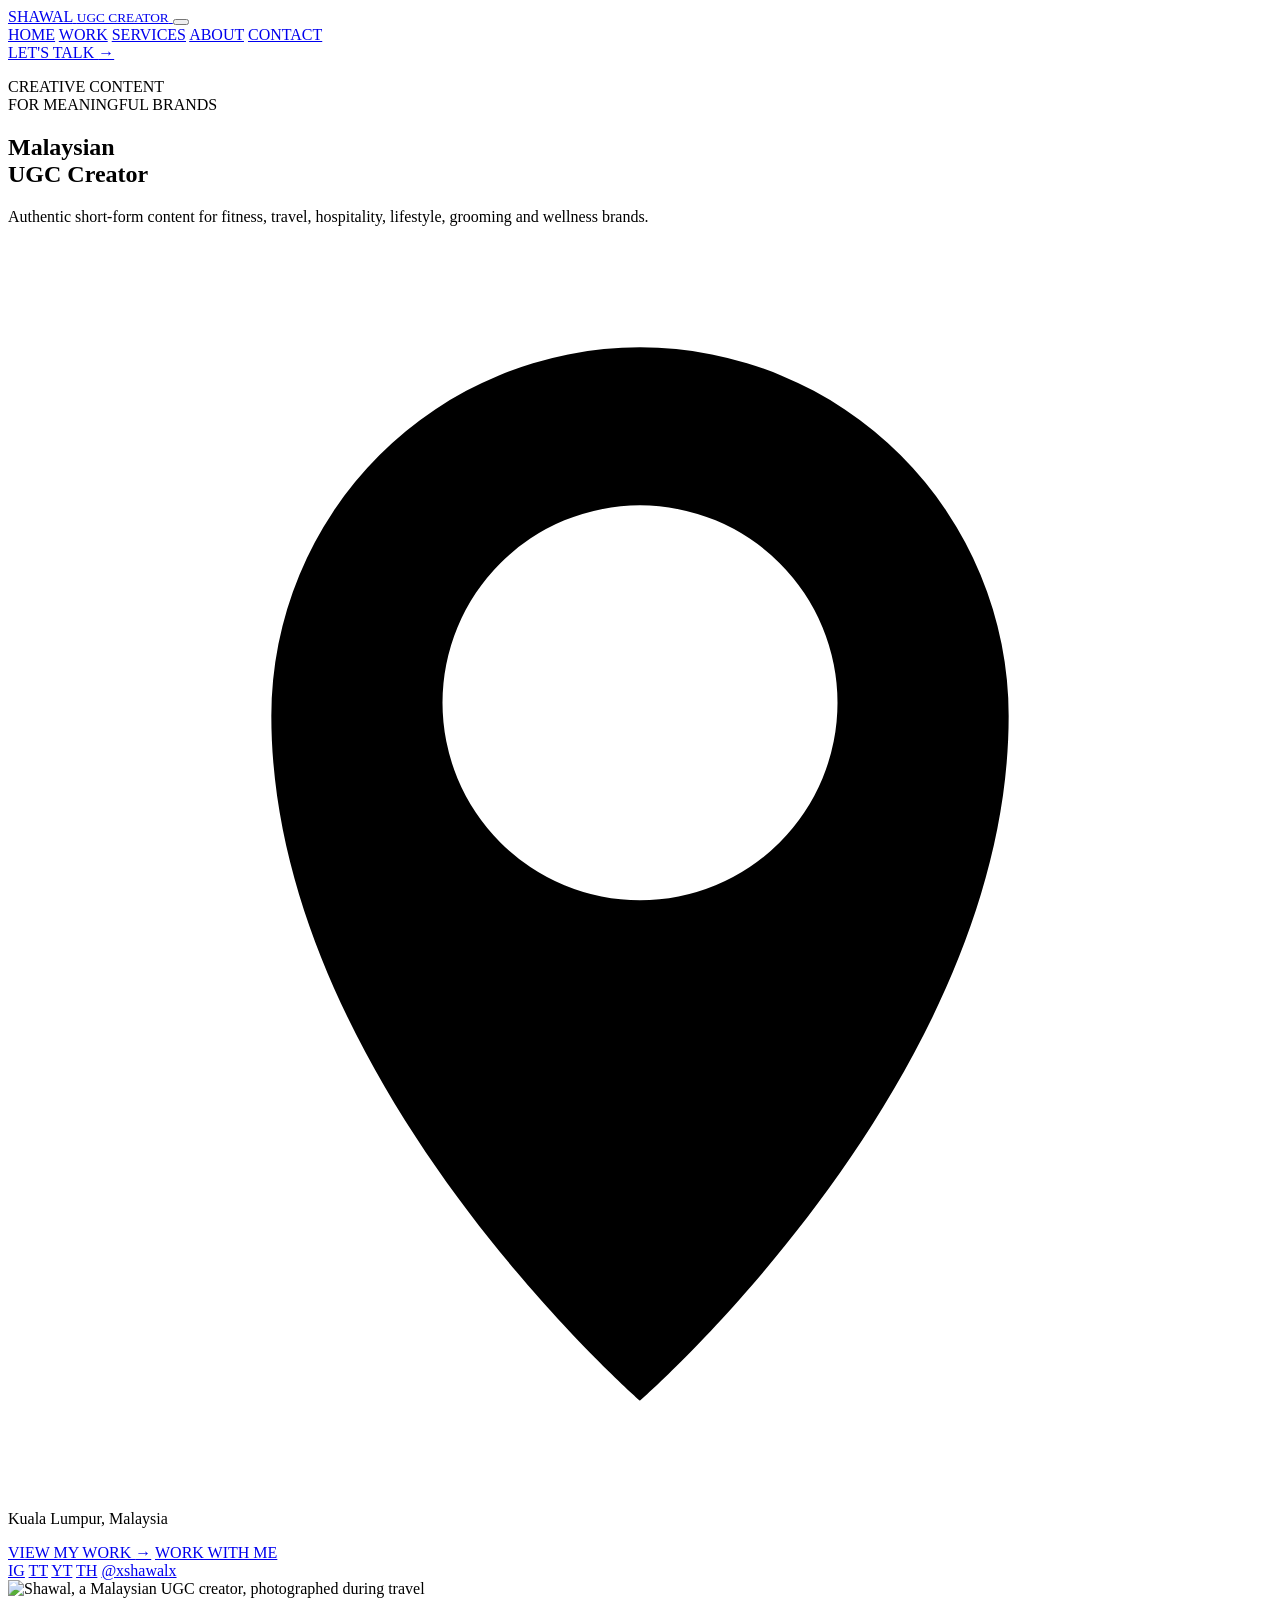
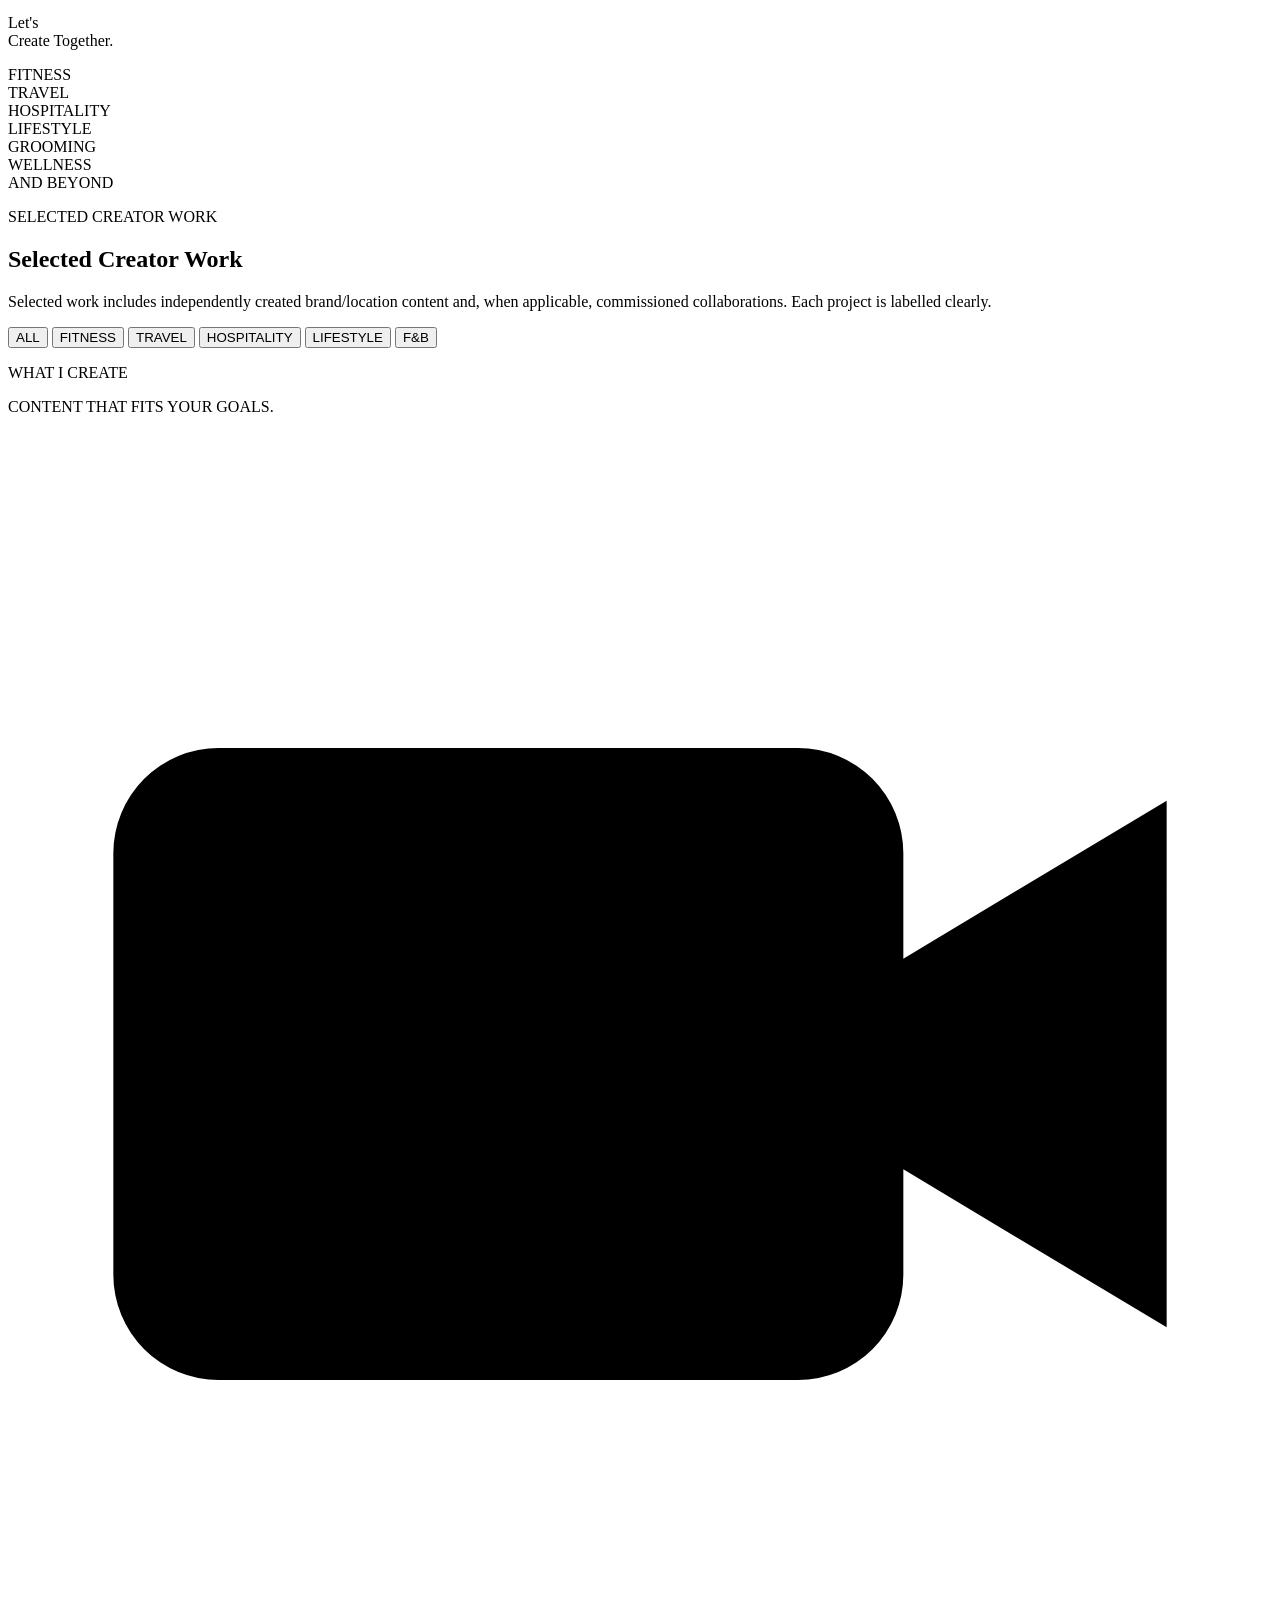
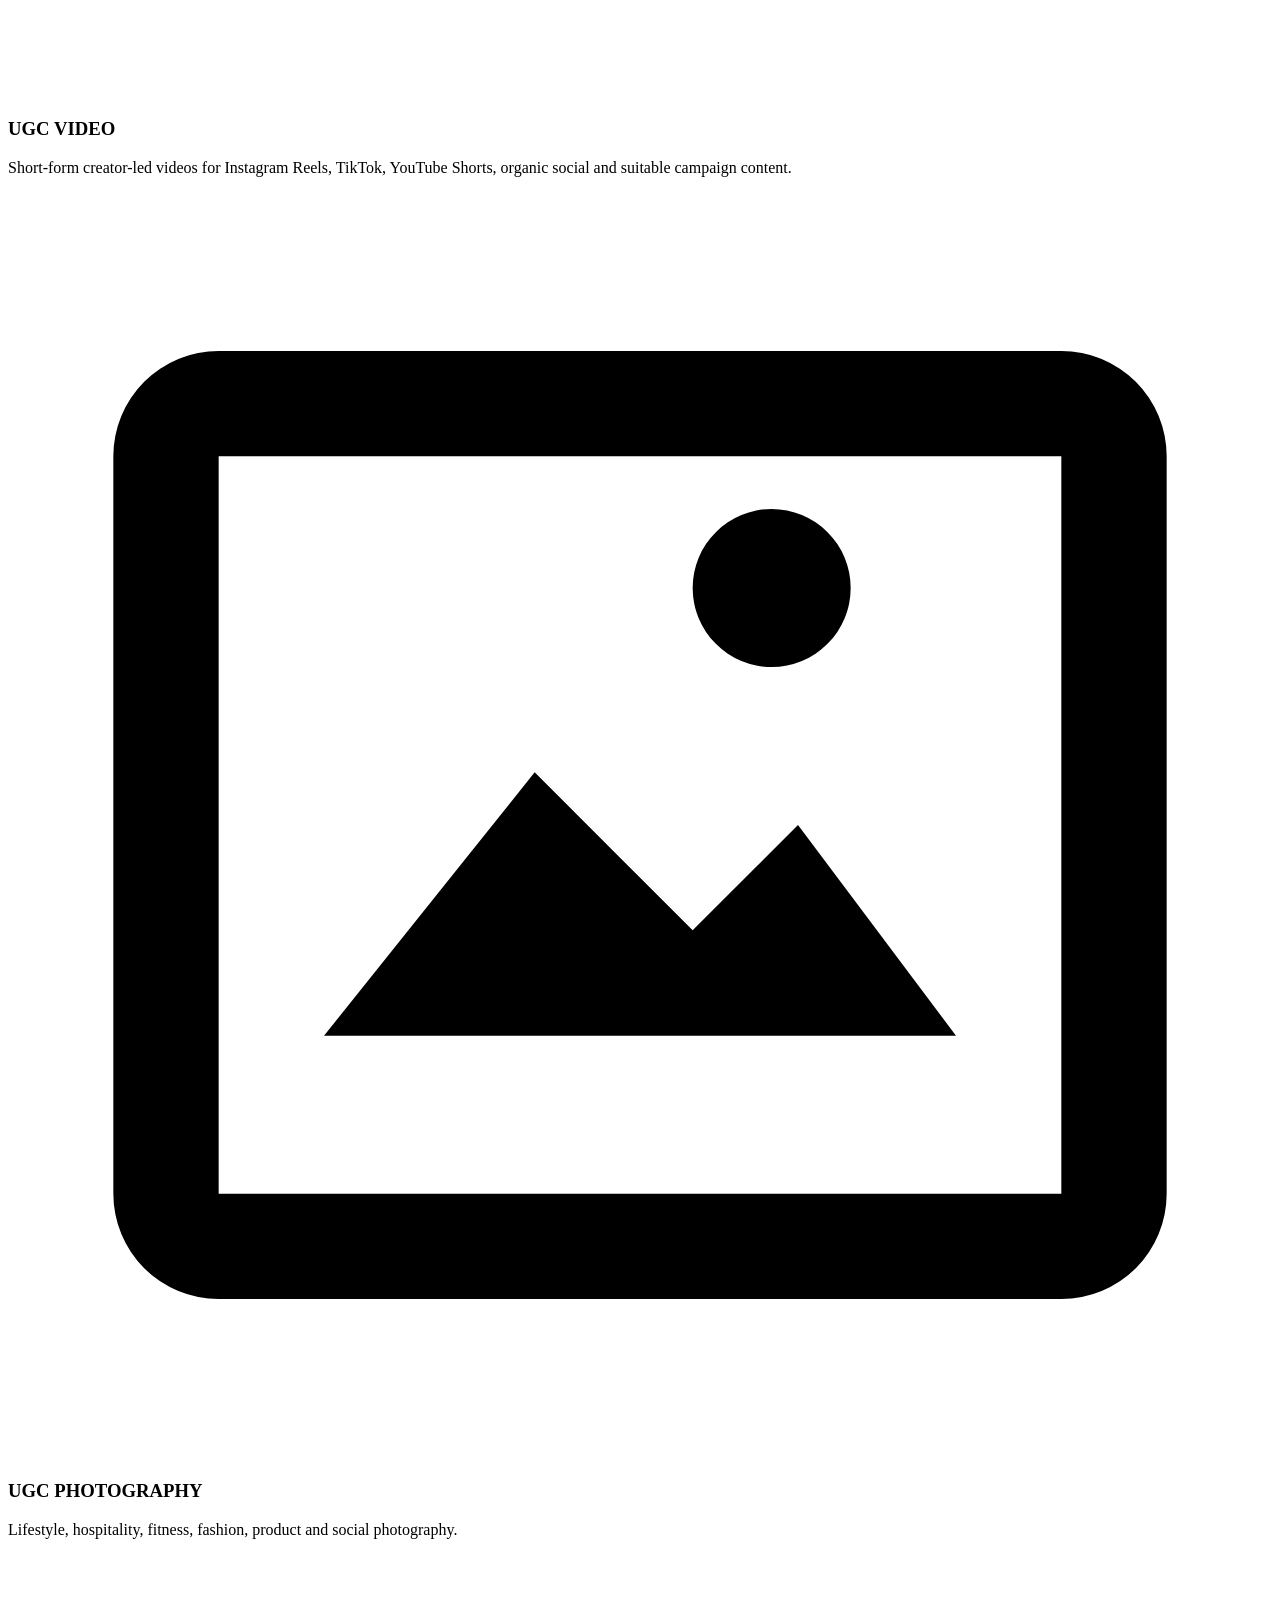
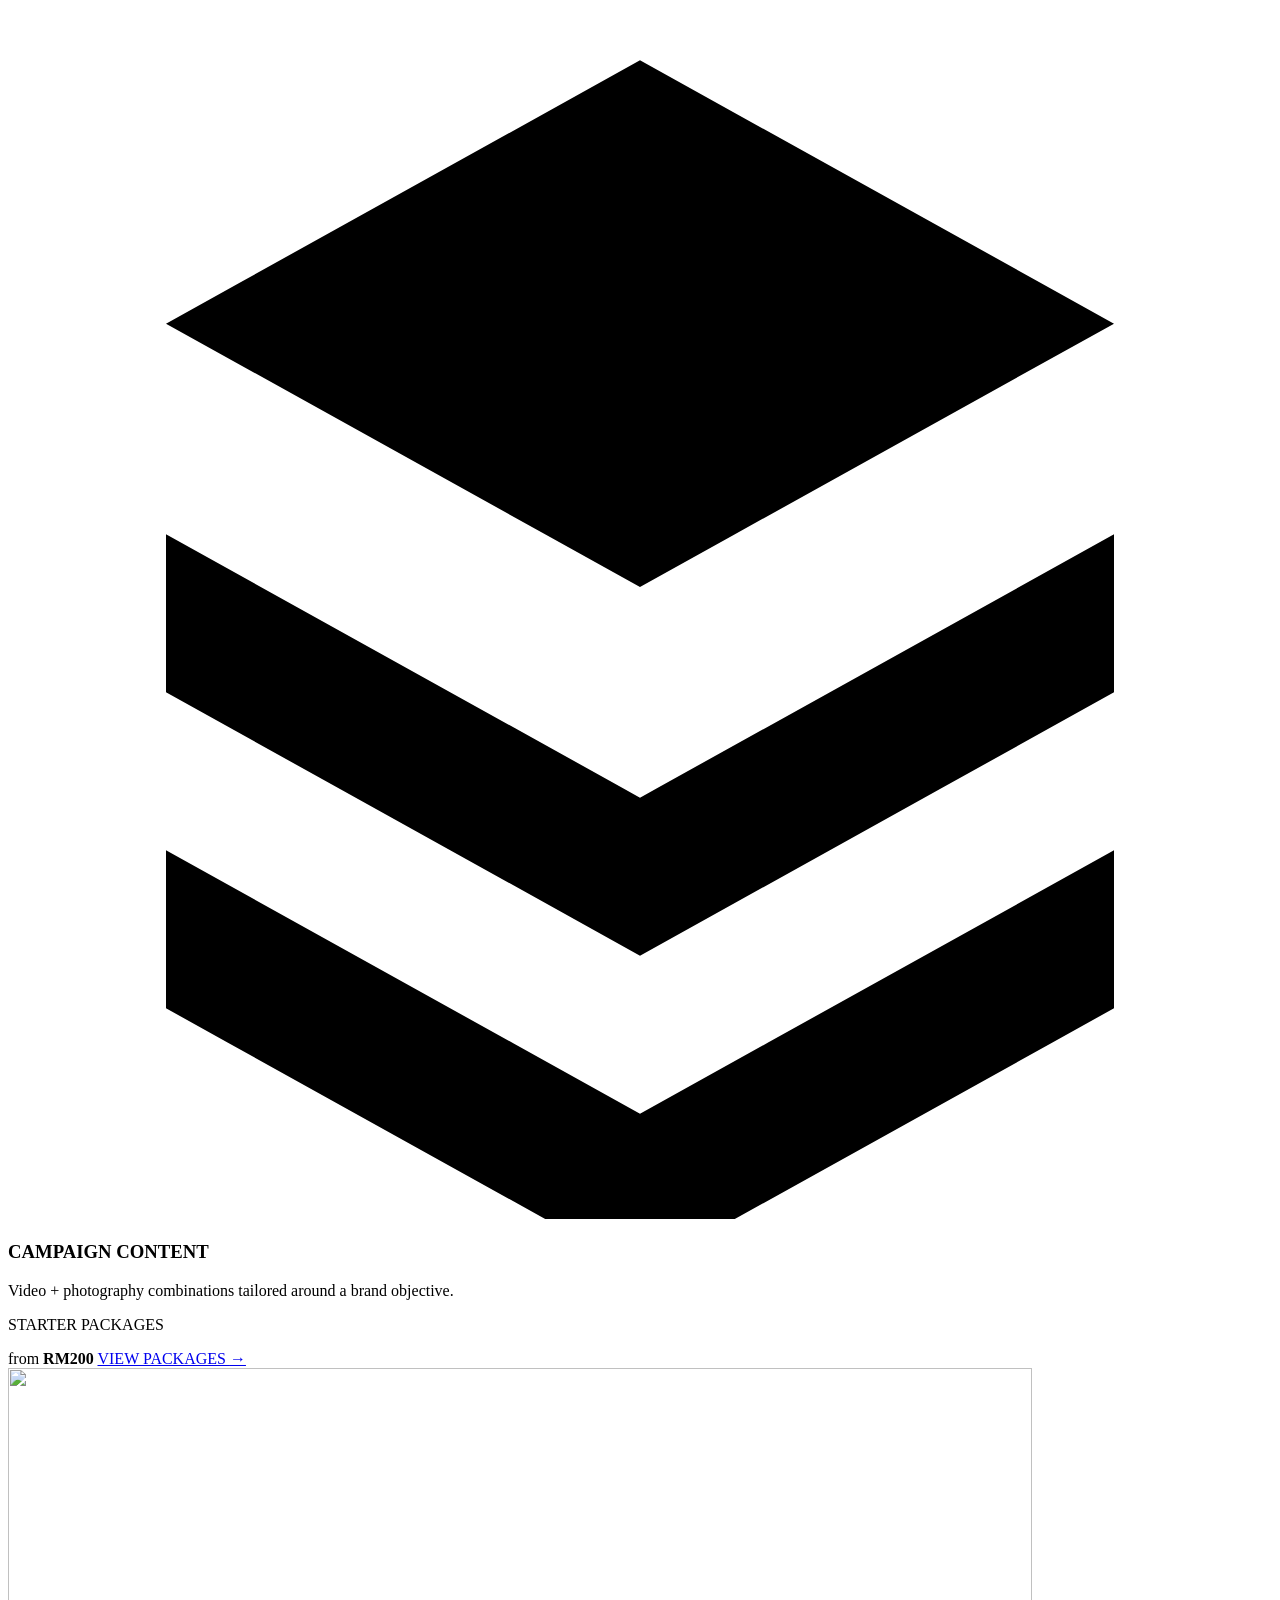
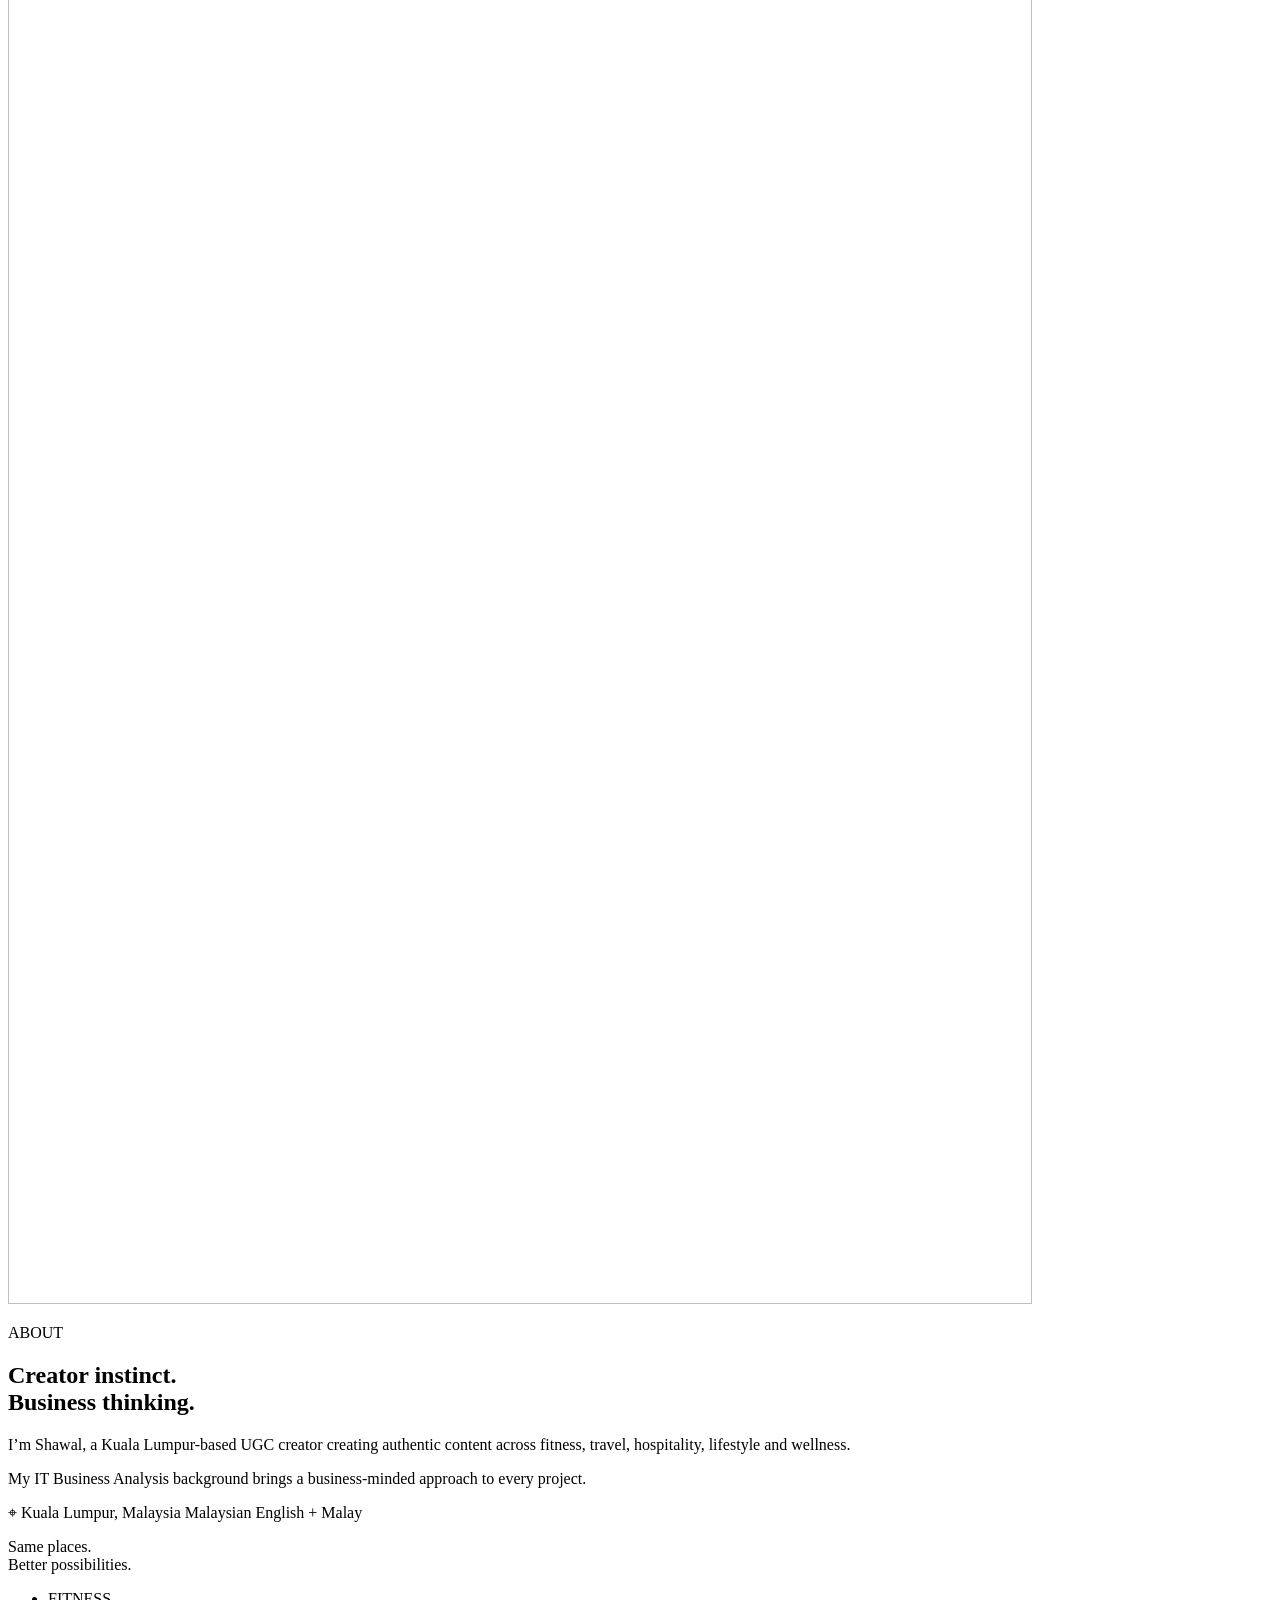
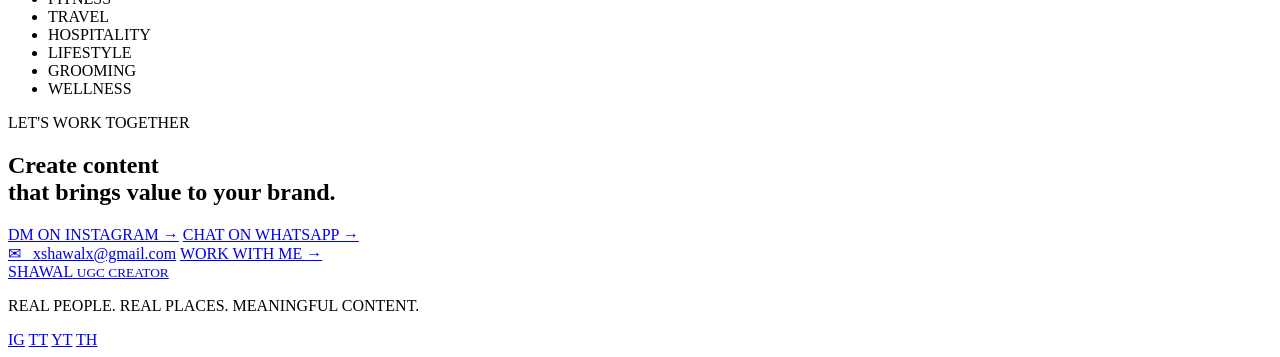
==== index.html @ 9bbd8745 "Update index.html for /ugc/ site URL" ====
<!doctype html>
<html lang="en">
<head>
  <meta charset="utf-8">
  <meta name="viewport" content="width=device-width, initial-scale=1">
  <title>Malaysian UGC Creator | Shawal @xshawalx</title>
  <meta name="description" content="Shawal is a Kuala Lumpur-based Malaysian UGC creator producing authentic short-form video and photography for fitness, travel, hospitality, lifestyle, grooming and wellness brands.">
  <meta name="keywords" content="Malaysian UGC Creator, UGC Creator Malaysia, Kuala Lumpur UGC Creator, Male UGC Creator Malaysia, Fitness UGC Creator Malaysia, Hospitality UGC Creator Malaysia, Travel UGC Creator Malaysia">
  <meta name="author" content="Shawal @xshawalx">
  <meta name="theme-color" content="#f4f0e9">
  <link rel="canonical" href="https://xshawalx.github.io/ugc/">
  <meta property="og:type" content="website">
  <meta property="og:title" content="Malaysian UGC Creator | Shawal @xshawalx">
  <meta property="og:description" content="Authentic creator-led content for fitness, travel, hospitality, lifestyle, grooming and wellness brands.">
  <meta property="og:url" content="https://xshawalx.github.io/ugc/">
  <meta property="og:image" content="https://xshawalx.github.io/ugc/assets/shawal-travel.webp">
  <meta name="twitter:card" content="summary_large_image">
  <meta name="twitter:title" content="Malaysian UGC Creator | Shawal @xshawalx">
  <meta name="twitter:description" content="Kuala Lumpur-based Malaysian UGC creator for fitness, travel, hospitality, lifestyle, grooming and wellness brands.">
  <link rel="icon" href="favicon.svg" type="image/svg+xml">
  <link rel="preconnect" href="https://fonts.googleapis.com">
  <link rel="preconnect" href="https://fonts.gstatic.com" crossorigin>
  <link href="https://fonts.googleapis.com/css2?family=Caveat:wght@500&family=Cormorant+Garamond:ital,wght@0,500;0,600;1,500&family=Manrope:wght@400;500;600;700&display=swap" rel="stylesheet">
  <link rel="stylesheet" href="styles.css">
  <script type="application/ld+json">
  {
    "@context": "https://schema.org",
    "@type": "Person",
    "name": "Shawal",
    "alternateName": "@xshawalx",
    "jobTitle": "UGC Creator",
    "description": "Kuala Lumpur-based Malaysian UGC creator producing authentic short-form content across fitness, travel, hospitality, lifestyle, grooming and wellness.",
    "homeLocation": {"@type": "Place", "name": "Kuala Lumpur, Malaysia"},
    "email": "mailto:xshawalx@gmail.com",
    "telephone": "+60178144853",
    "url": "https://xshawalx.github.io/ugc/",
    "sameAs": [
      "https://www.instagram.com/xshawalx/",
      "https://www.tiktok.com/@xshawalx",
      "https://www.youtube.com/@xshawalx",
      "https://www.threads.com/@xshawalx"
    ],
    "knowsAbout": ["UGC video", "UGC photography", "fitness content", "travel content", "hospitality content", "lifestyle content", "grooming content", "wellness content"]
  }
  </script>
</head>
<body>
  <header class="site-header" id="home">
    <a class="brand" href="#home" aria-label="Shawal UGC Creator home">
      <span>SHAWAL</span>
      <small>UGC CREATOR</small>
    </a>
    <button class="nav-toggle" aria-expanded="false" aria-controls="site-nav" aria-label="Open navigation">
      <span></span><span></span>
    </button>
    <nav id="site-nav" class="site-nav" aria-label="Primary navigation">
      <a href="#home" class="active">HOME</a>
      <a href="#work">WORK</a>
      <a href="#services">SERVICES</a>
      <a href="#about">ABOUT</a>
      <a href="#contact">CONTACT</a>
    </nav>
    <a class="button button-dark header-cta" href="#contact">LET'S TALK <span>→</span></a>
  </header>

  <main>
    <section class="hero section-shell" aria-labelledby="hero-title">
      <div class="hero-copy">
        <p class="eyebrow">CREATIVE CONTENT<br>FOR MEANINGFUL BRANDS</p>
        <div class="eyebrow-rule"></div>
        <h1 id="hero-title">Malaysian<br><span>UGC Creator</span></h1>
        <p class="hero-description">Authentic short-form content for fitness, travel, hospitality, lifestyle, grooming and wellness brands.</p>
        <p class="location-line">
          <svg viewBox="0 0 24 24" aria-hidden="true"><path d="M12 22s7-6.1 7-13a7 7 0 1 0-14 0c0 6.9 7 13 7 13Zm0-9.5A3.5 3.5 0 1 1 12 5a3.5 3.5 0 0 1 0 7.5Z"/></svg>
          Kuala Lumpur, Malaysia
        </p>
        <div class="hero-actions">
          <a class="button button-dark" href="#work">VIEW MY WORK <span>→</span></a>
          <a class="button button-outline" href="#contact">WORK WITH ME</a>
        </div>
        <div class="social-row" aria-label="Social profiles">
          <a href="https://www.instagram.com/xshawalx/" target="_blank" rel="noopener noreferrer" aria-label="Instagram">IG</a>
          <a href="https://www.tiktok.com/@xshawalx" target="_blank" rel="noopener noreferrer" aria-label="TikTok">TT</a>
          <a href="https://www.youtube.com/@xshawalx" target="_blank" rel="noopener noreferrer" aria-label="YouTube">YT</a>
          <a href="https://www.threads.com/@xshawalx" target="_blank" rel="noopener noreferrer" aria-label="Threads">TH</a>
          <span class="social-divider"></span>
          <a class="handle" href="https://www.instagram.com/xshawalx/" target="_blank" rel="noopener noreferrer">@xshawalx</a>
        </div>
      </div>

      <div class="hero-media">
        <img src="assets/shawal-travel.webp" alt="Shawal, a Malaysian UGC creator, photographed during travel" width="1024" height="1536" fetchpriority="high">
        <div class="hero-media-shade"></div>
        <p class="script-note">Let's<br>Create Together.</p>
        <p class="hero-niches">FITNESS<br>TRAVEL<br>HOSPITALITY<br>LIFESTYLE<br>GROOMING<br>WELLNESS<br>AND BEYOND</p>
      </div>
    </section>

    <section class="work section-shell spaced-section" id="work" aria-labelledby="work-title">
      <div class="section-heading work-heading">
        <div>
          <p class="kicker">SELECTED CREATOR WORK</p>
          <h2 id="work-title" class="sr-only">Selected Creator Work</h2>
          <p class="section-note">Selected work includes independently created brand/location content and, when applicable, commissioned collaborations. Each project is labelled clearly.</p>
        </div>
        <div class="filter-list" role="group" aria-label="Filter portfolio by category">
          <button class="filter-chip active" data-filter="All">ALL</button>
          <button class="filter-chip" data-filter="Fitness">FITNESS</button>
          <button class="filter-chip" data-filter="Travel">TRAVEL</button>
          <button class="filter-chip" data-filter="Hospitality">HOSPITALITY</button>
          <button class="filter-chip" data-filter="Lifestyle">LIFESTYLE</button>
          <button class="filter-chip" data-filter="F&B">F&amp;B</button>
        </div>
      </div>
      <div id="portfolio-grid" class="portfolio-grid" aria-live="polite"></div>
    </section>

    <section class="services section-shell spaced-section" id="services" aria-labelledby="services-title">
      <div class="section-heading inline-heading">
        <p class="kicker" id="services-title">WHAT I CREATE</p>
        <p class="micro-copy">CONTENT THAT FITS YOUR GOALS.</p>
      </div>
      <div class="service-grid">
        <article class="service-item">
          <span class="service-icon" aria-hidden="true">
            <svg viewBox="0 0 24 24"><path d="M4 6h11a2 2 0 0 1 2 2v8a2 2 0 0 1-2 2H4a2 2 0 0 1-2-2V8a2 2 0 0 1 2-2Zm13 4 5-3v10l-5-3v-4Z"/></svg>
          </span>
          <h3>UGC VIDEO</h3>
          <p>Short-form creator-led videos for Instagram Reels, TikTok, YouTube Shorts, organic social and suitable campaign content.</p>
        </article>
        <article class="service-item">
          <span class="service-icon" aria-hidden="true">
            <svg viewBox="0 0 24 24"><path d="M4 3h16a2 2 0 0 1 2 2v14a2 2 0 0 1-2 2H4a2 2 0 0 1-2-2V5a2 2 0 0 1 2-2Zm0 2v14h16V5H4Zm2 11 4-5 3 3 2-2 3 4H6Zm10-8.5A1.5 1.5 0 1 1 13 7.5a1.5 1.5 0 0 1 3 0Z"/></svg>
          </span>
          <h3>UGC PHOTOGRAPHY</h3>
          <p>Lifestyle, hospitality, fitness, fashion, product and social photography.</p>
        </article>
        <article class="service-item">
          <span class="service-icon" aria-hidden="true">
            <svg viewBox="0 0 24 24"><path d="m12 2 9 5-9 5-9-5 9-5Zm-9 9 9 5 9-5v3l-9 5-9-5v-3Zm0 6 9 5 9-5v3l-9 5-9-5v-3Z"/></svg>
          </span>
          <h3>CAMPAIGN CONTENT</h3>
          <p>Video + photography combinations tailored around a brand objective.</p>
        </article>
        <aside class="starter-card" aria-label="Starter packages from RM200">
          <p>STARTER PACKAGES</p>
          <span>from</span>
          <strong>RM200</strong>
          <a class="button button-dark" href="packages.html">VIEW PACKAGES <span>→</span></a>
        </aside>
      </div>
    </section>

    <section class="about section-shell spaced-section" id="about" aria-labelledby="about-title">
      <div class="about-visual" aria-hidden="true">
        <img src="assets/shawal-travel.webp" alt="" width="1024" height="1536" loading="lazy">
      </div>
      <div class="about-copy">
        <p class="eyebrow">ABOUT</p>
        <h2 id="about-title">Creator instinct.<br>Business thinking.</h2>
        <p>I’m Shawal, a Kuala Lumpur-based UGC creator creating authentic content across fitness, travel, hospitality, lifestyle and wellness.</p>
        <p>My IT Business Analysis background brings a business-minded approach to every project.</p>
        <div class="identity-list">
          <span>⌖ Kuala Lumpur, Malaysia</span>
          <span>Malaysian</span>
          <span>English + Malay</span>
        </div>
      </div>
      <div class="about-aside">
        <p class="script-small">Same places.<br>Better possibilities.</p>
        <ul>
          <li>FITNESS</li><li>TRAVEL</li><li>HOSPITALITY</li><li>LIFESTYLE</li><li>GROOMING</li><li>WELLNESS</li>
        </ul>
      </div>
    </section>

    <section class="contact" id="contact" aria-labelledby="contact-title">
      <div class="contact-inner section-shell">
        <div>
          <p class="eyebrow light">LET'S WORK TOGETHER</p>
          <h2 id="contact-title">Create content<br>that brings value to your brand.</h2>
        </div>
        <div class="contact-actions">
          <div class="contact-buttons">
            <a class="button button-light" href="https://www.instagram.com/xshawalx/" target="_blank" rel="noopener noreferrer">DM ON INSTAGRAM <span>→</span></a>
            <a class="button button-outline-light whatsapp-link" href="https://wa.me/60178144853?text=Hi%20Shawal%2C%20I%27m%20interested%20in%20discussing%20a%20UGC%20collaboration." target="_blank" rel="noopener noreferrer">CHAT ON WHATSAPP <span>→</span></a>
          </div>
          <a class="email-link" href="mailto:xshawalx@gmail.com?subject=UGC%20Collaboration%20Enquiry">✉ &nbsp; xshawalx@gmail.com</a>
          <a class="text-link light-link" href="mailto:xshawalx@gmail.com?subject=UGC%20Collaboration%20Enquiry">WORK WITH ME <span>→</span></a>
        </div>
      </div>
    </section>
  </main>

  <footer class="site-footer section-shell">
    <a class="brand" href="#home">
      <span>SHAWAL</span>
      <small>UGC CREATOR</small>
    </a>
    <p>REAL PEOPLE. REAL PLACES. MEANINGFUL CONTENT.</p>
    <div class="footer-socials">
      <a href="https://www.instagram.com/xshawalx/" target="_blank" rel="noopener noreferrer">IG</a>
      <a href="https://www.tiktok.com/@xshawalx" target="_blank" rel="noopener noreferrer">TT</a>
      <a href="https://www.youtube.com/@xshawalx" target="_blank" rel="noopener noreferrer">YT</a>
      <a href="https://www.threads.com/@xshawalx" target="_blank" rel="noopener noreferrer">TH</a>
    </div>
  </footer>

  <dialog class="media-modal" id="media-modal" aria-labelledby="modal-title">
    <button class="modal-close" type="button" aria-label="Close media viewer">×</button>
    <div class="modal-body">
      <div class="modal-meta">
        <p class="modal-platform" id="modal-platform"></p>
        <h2 id="modal-title"></h2>
        <p id="modal-type"></p>
      </div>
      <div class="embed-shell" id="embed-shell"></div>
    </div>
  </dialog>

  <script src="portfolio.js"></script>
  <script src="app.js"></script>
</body>
</html>
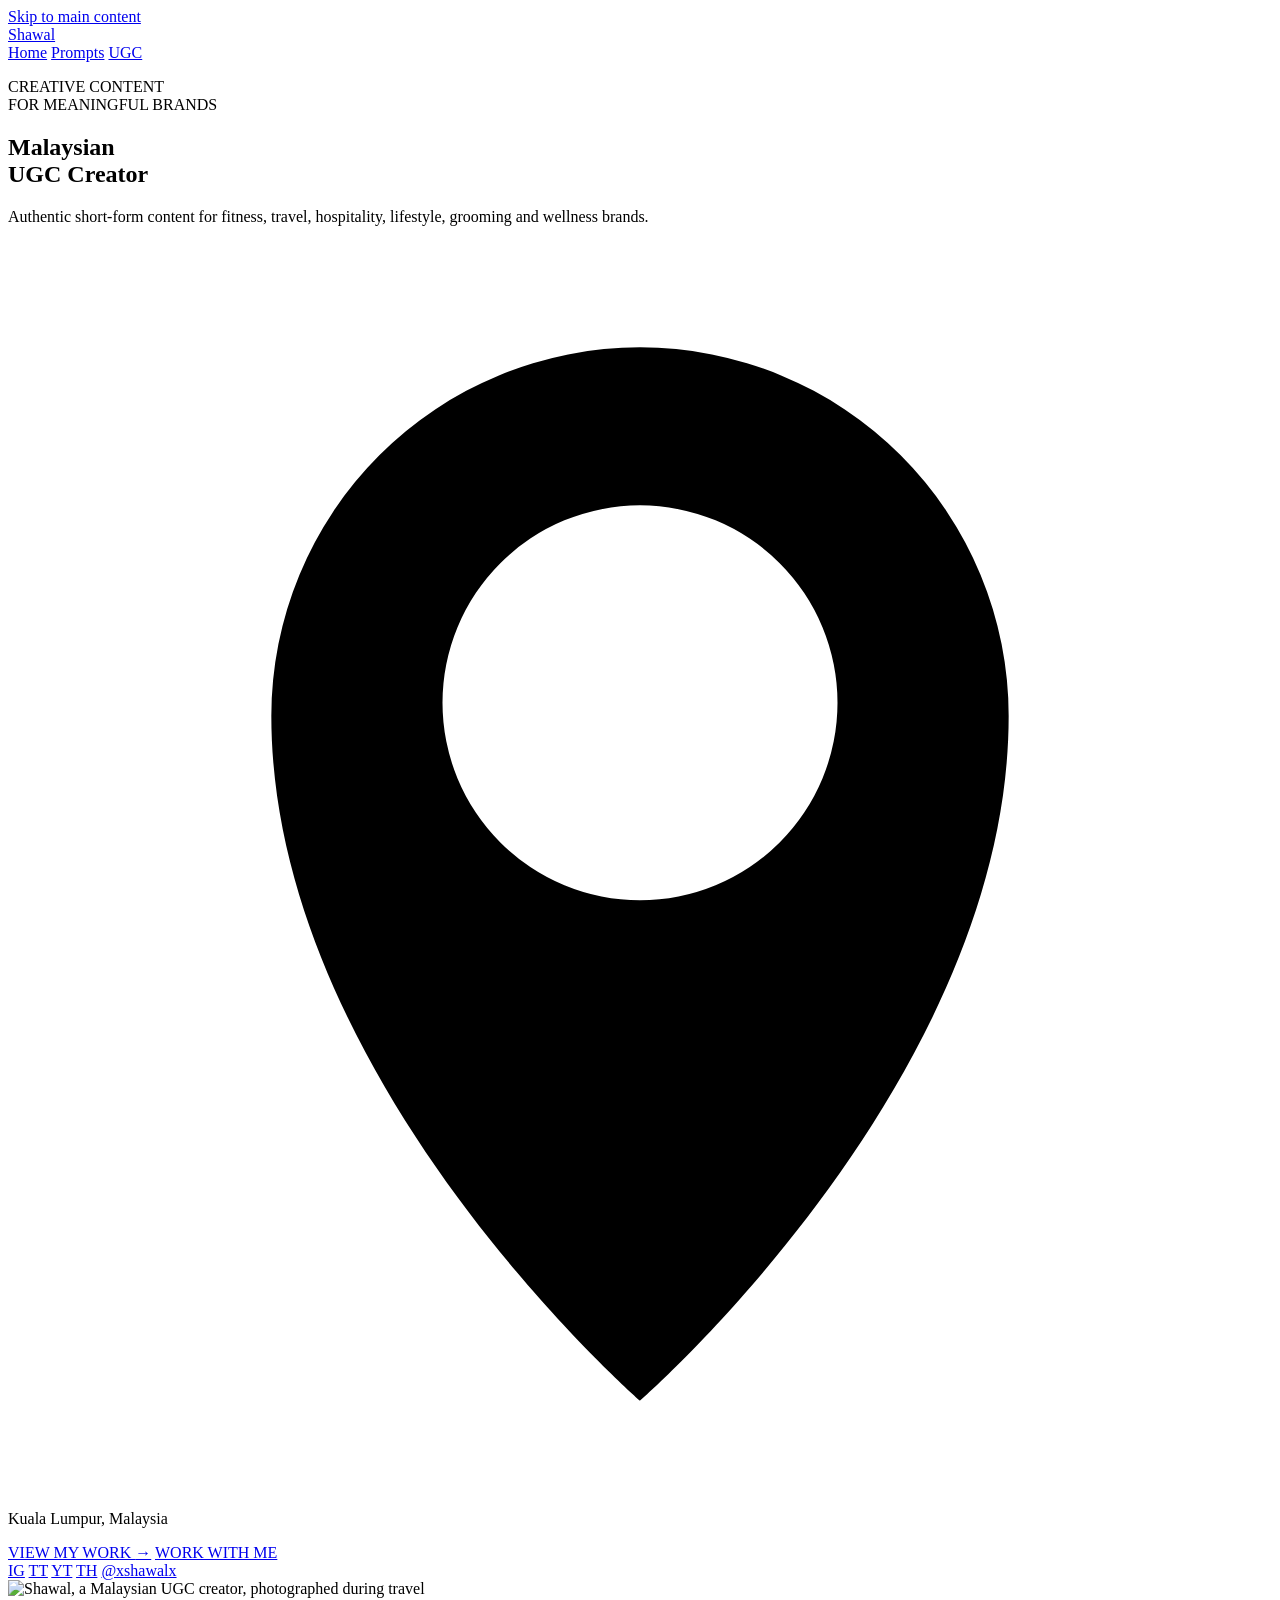
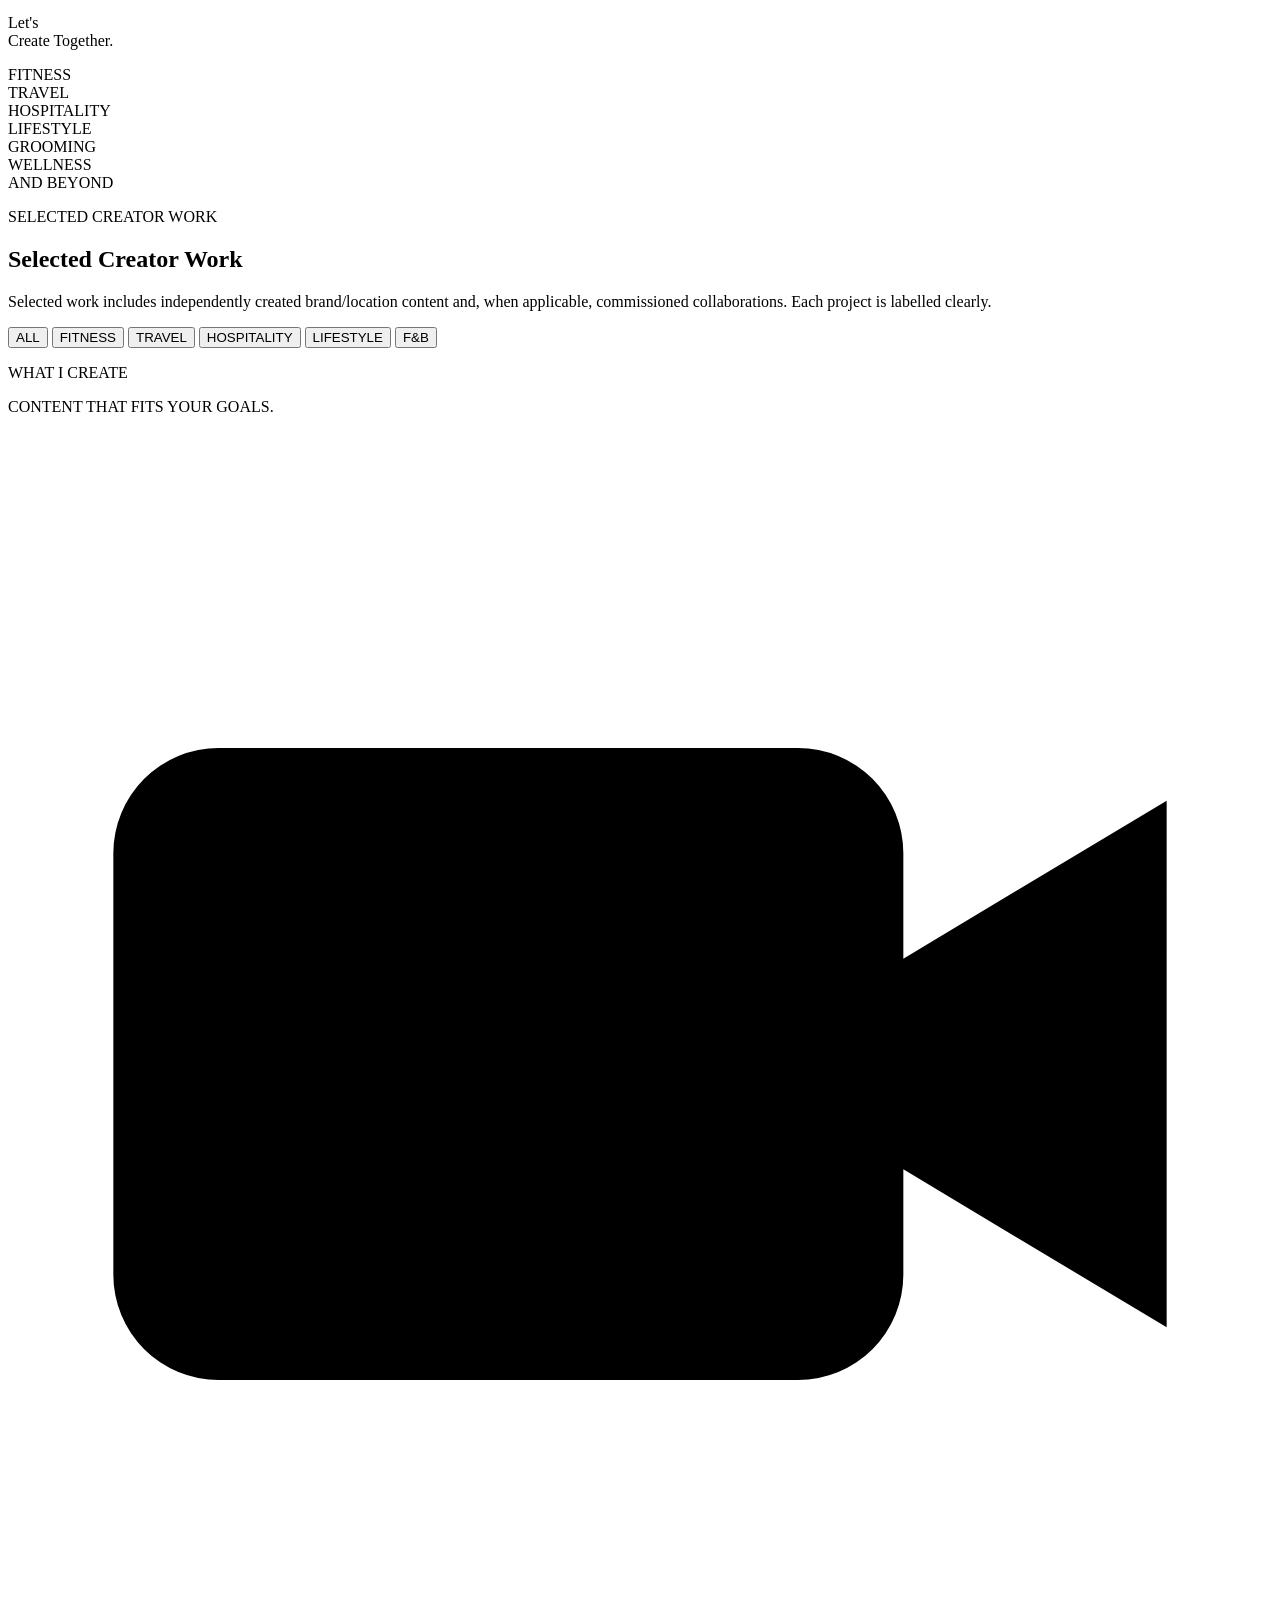
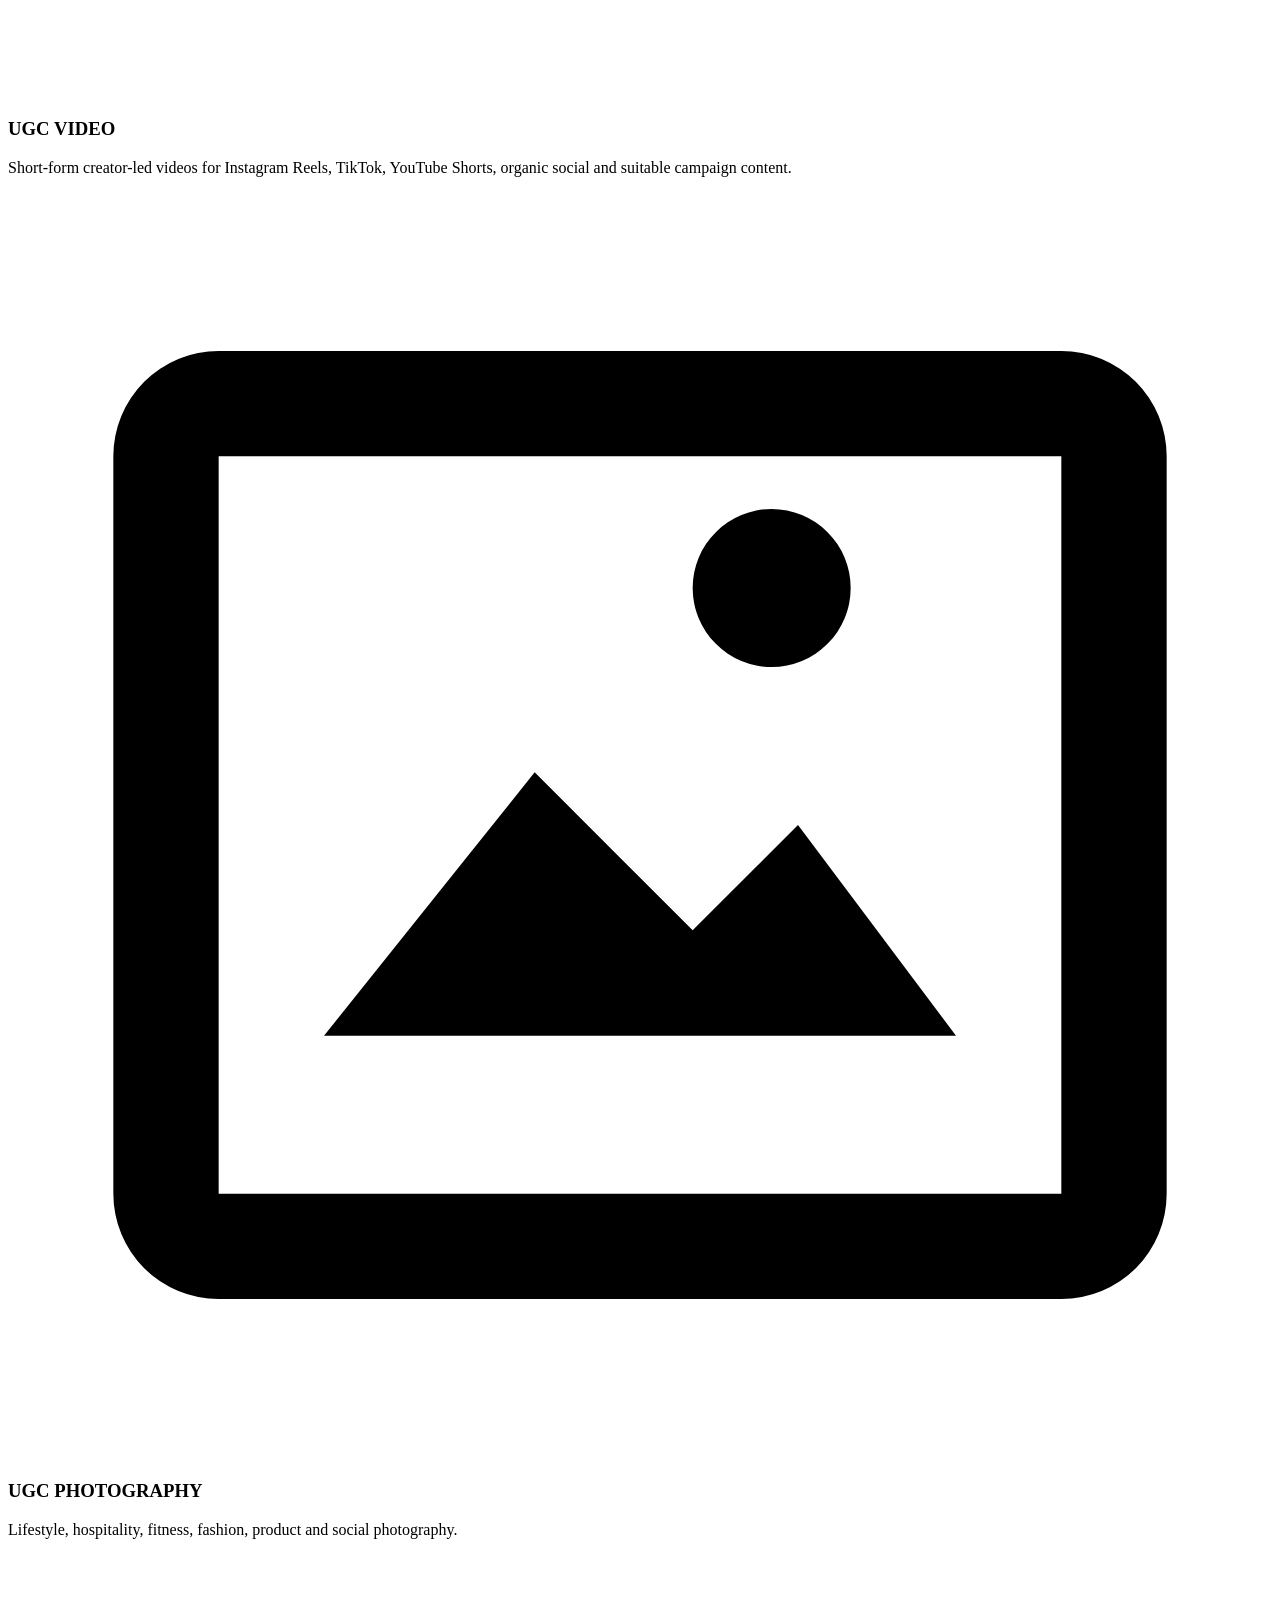
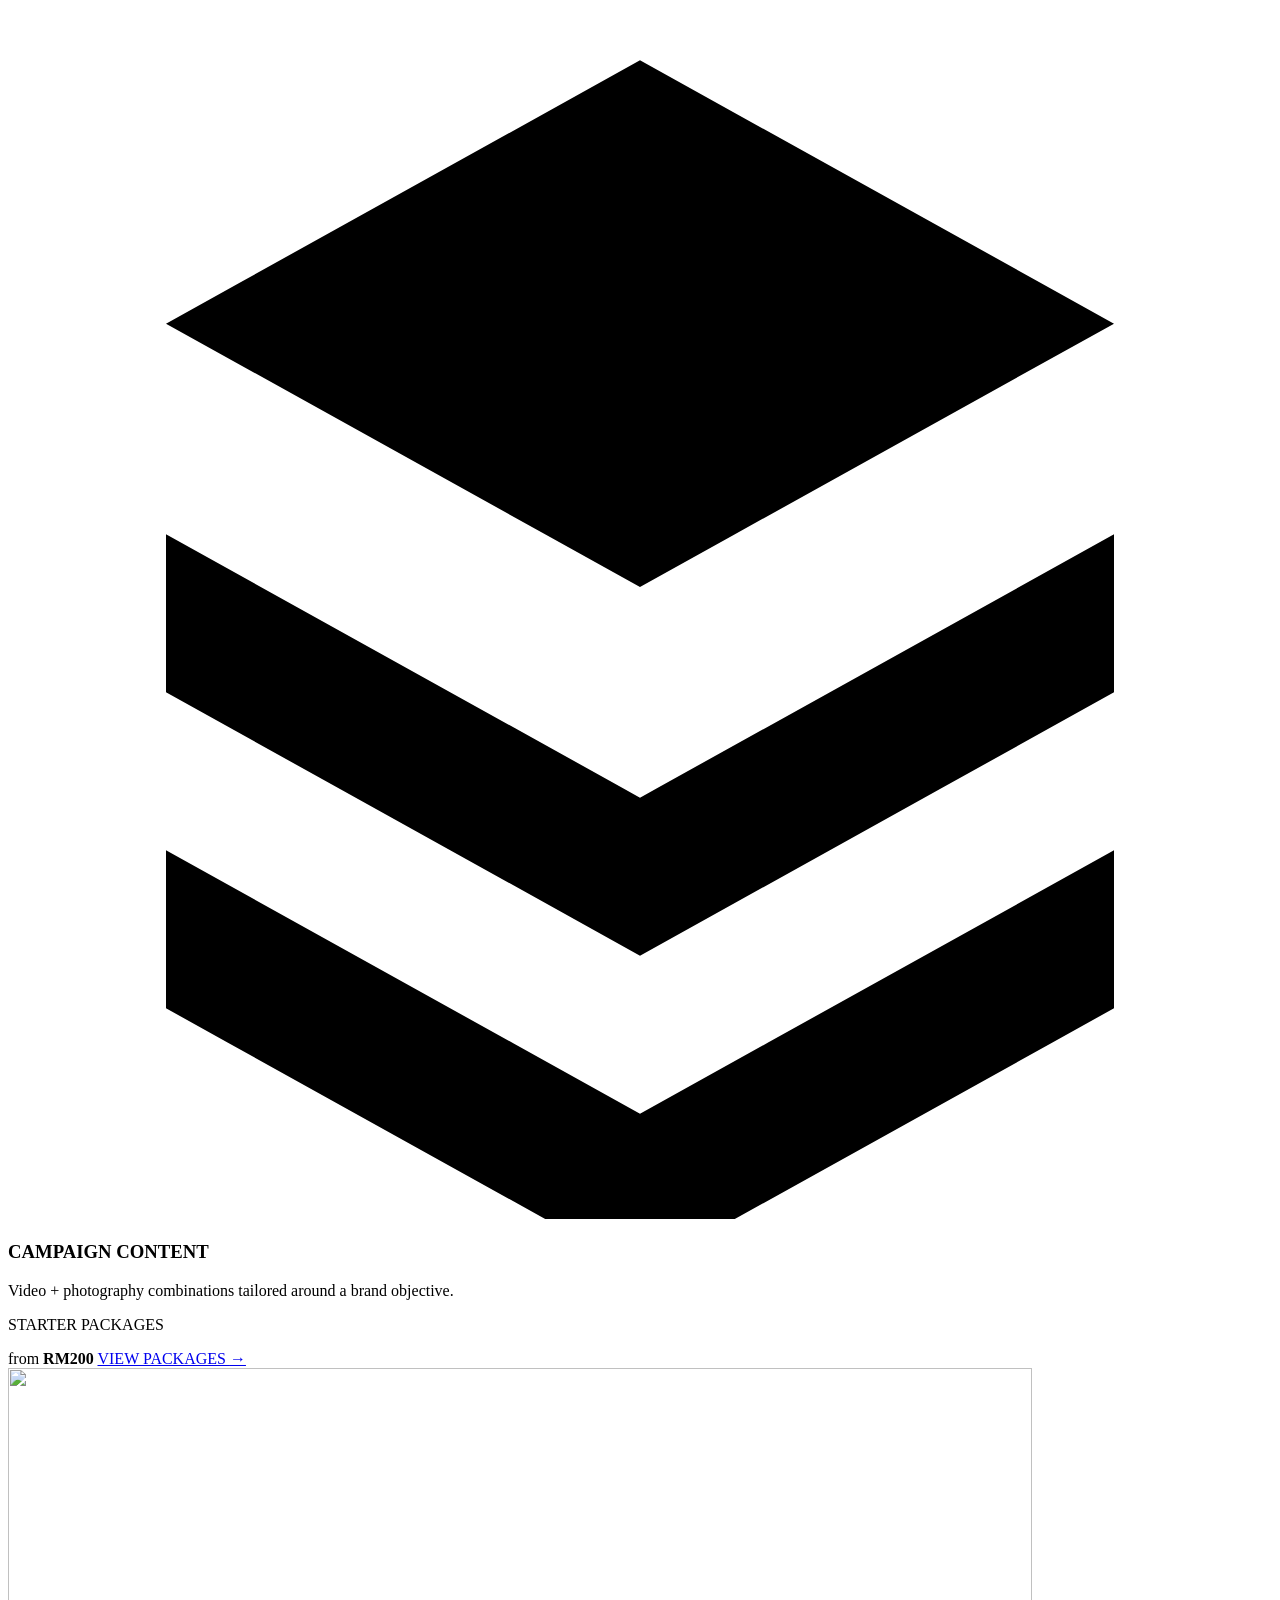
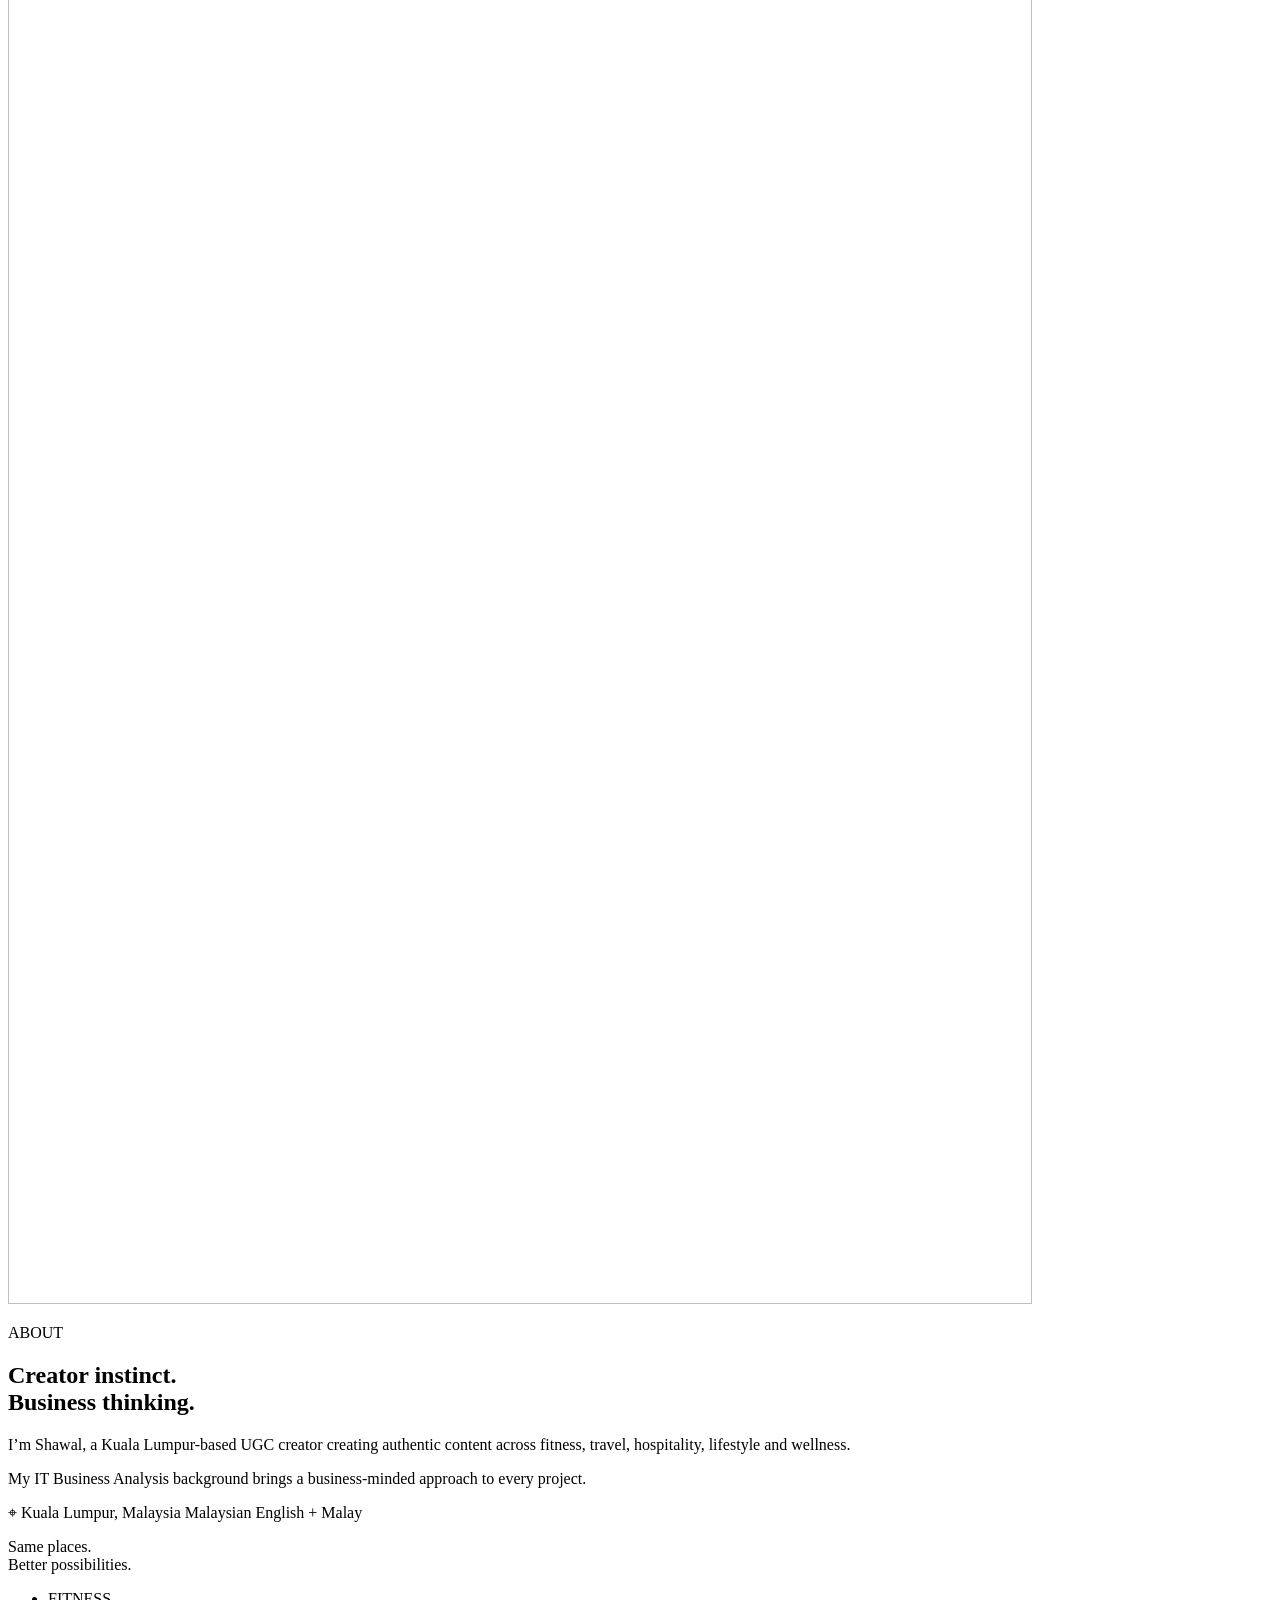
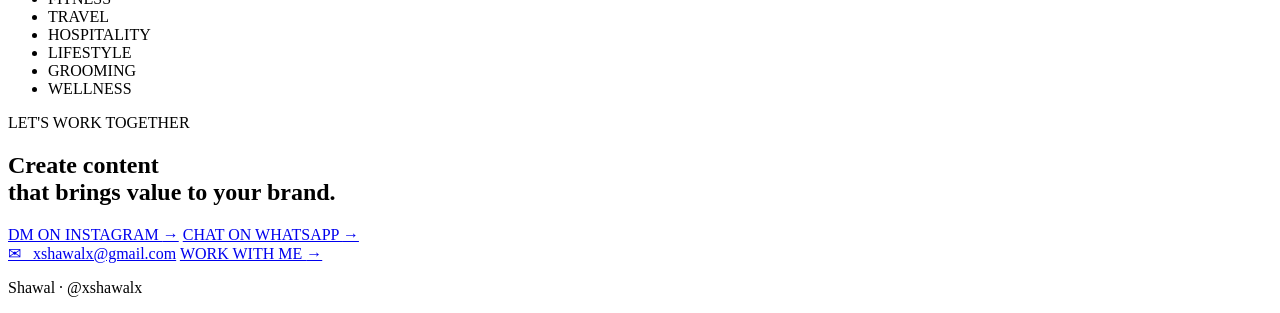
==== commit 9776b289: "Align index.html with main xshawalx site styling" ====
--- a/index.html
+++ b/index.html
@@ -7,7 +7,7 @@
   <meta name="description" content="Shawal is a Kuala Lumpur-based Malaysian UGC creator producing authentic short-form video and photography for fitness, travel, hospitality, lifestyle, grooming and wellness brands.">
   <meta name="keywords" content="Malaysian UGC Creator, UGC Creator Malaysia, Kuala Lumpur UGC Creator, Male UGC Creator Malaysia, Fitness UGC Creator Malaysia, Hospitality UGC Creator Malaysia, Travel UGC Creator Malaysia">
   <meta name="author" content="Shawal @xshawalx">
-  <meta name="theme-color" content="#f4f0e9">
+  <meta name="theme-color" content="#0d0d0e">
   <link rel="canonical" href="https://xshawalx.github.io/ugc/">
   <meta property="og:type" content="website">
   <meta property="og:title" content="Malaysian UGC Creator | Shawal @xshawalx">
@@ -20,7 +20,7 @@
   <link rel="icon" href="favicon.svg" type="image/svg+xml">
   <link rel="preconnect" href="https://fonts.googleapis.com">
   <link rel="preconnect" href="https://fonts.gstatic.com" crossorigin>
-  <link href="https://fonts.googleapis.com/css2?family=Caveat:wght@500&family=Cormorant+Garamond:ital,wght@0,500;0,600;1,500&family=Manrope:wght@400;500;600;700&display=swap" rel="stylesheet">
+  <link href="https://fonts.googleapis.com/css2?family=Caveat:wght@500&family=Cormorant+Garamond:ital,wght@0,500;0,600;1,500&family=Open+Sans:wght@400;600;700&family=Poppins:wght@500;600;700;800&display=swap" rel="stylesheet">
   <link rel="stylesheet" href="styles.css">
   <script type="application/ld+json">
   {
@@ -45,25 +45,17 @@
   </script>
 </head>
 <body>
-  <header class="site-header" id="home">
-    <a class="brand" href="#home" aria-label="Shawal UGC Creator home">
-      <span>SHAWAL</span>
-      <small>UGC CREATOR</small>
-    </a>
-    <button class="nav-toggle" aria-expanded="false" aria-controls="site-nav" aria-label="Open navigation">
-      <span></span><span></span>
-    </button>
-    <nav id="site-nav" class="site-nav" aria-label="Primary navigation">
-      <a href="#home" class="active">HOME</a>
-      <a href="#work">WORK</a>
-      <a href="#services">SERVICES</a>
-      <a href="#about">ABOUT</a>
-      <a href="#contact">CONTACT</a>
+  <a class="skip-link" href="#main">Skip to main content</a>
+  <header class="site-header" id="home" aria-label="Site header">
+    <a class="wordmark" href="/" aria-label="Shawal home">Shawal</a>
+    <nav class="mini-nav" aria-label="Primary navigation">
+      <a href="/">Home</a>
+      <a href="/prompts/">Prompts</a>
+      <a href="/ugc/" class="active" aria-current="page">UGC</a>
     </nav>
-    <a class="button button-dark header-cta" href="#contact">LET'S TALK <span>→</span></a>
   </header>
 
-  <main>
+  <main id="main">
     <section class="hero section-shell" aria-labelledby="hero-title">
       <div class="hero-copy">
         <p class="eyebrow">CREATIVE CONTENT<br>FOR MEANINGFUL BRANDS</p>
@@ -193,17 +185,7 @@
   </main>
 
   <footer class="site-footer section-shell">
-    <a class="brand" href="#home">
-      <span>SHAWAL</span>
-      <small>UGC CREATOR</small>
-    </a>
-    <p>REAL PEOPLE. REAL PLACES. MEANINGFUL CONTENT.</p>
-    <div class="footer-socials">
-      <a href="https://www.instagram.com/xshawalx/" target="_blank" rel="noopener noreferrer">IG</a>
-      <a href="https://www.tiktok.com/@xshawalx" target="_blank" rel="noopener noreferrer">TT</a>
-      <a href="https://www.youtube.com/@xshawalx" target="_blank" rel="noopener noreferrer">YT</a>
-      <a href="https://www.threads.com/@xshawalx" target="_blank" rel="noopener noreferrer">TH</a>
-    </div>
+    <p>Shawal <span aria-hidden="true">·</span> @xshawalx</p>
   </footer>
 
   <dialog class="media-modal" id="media-modal" aria-labelledby="modal-title">
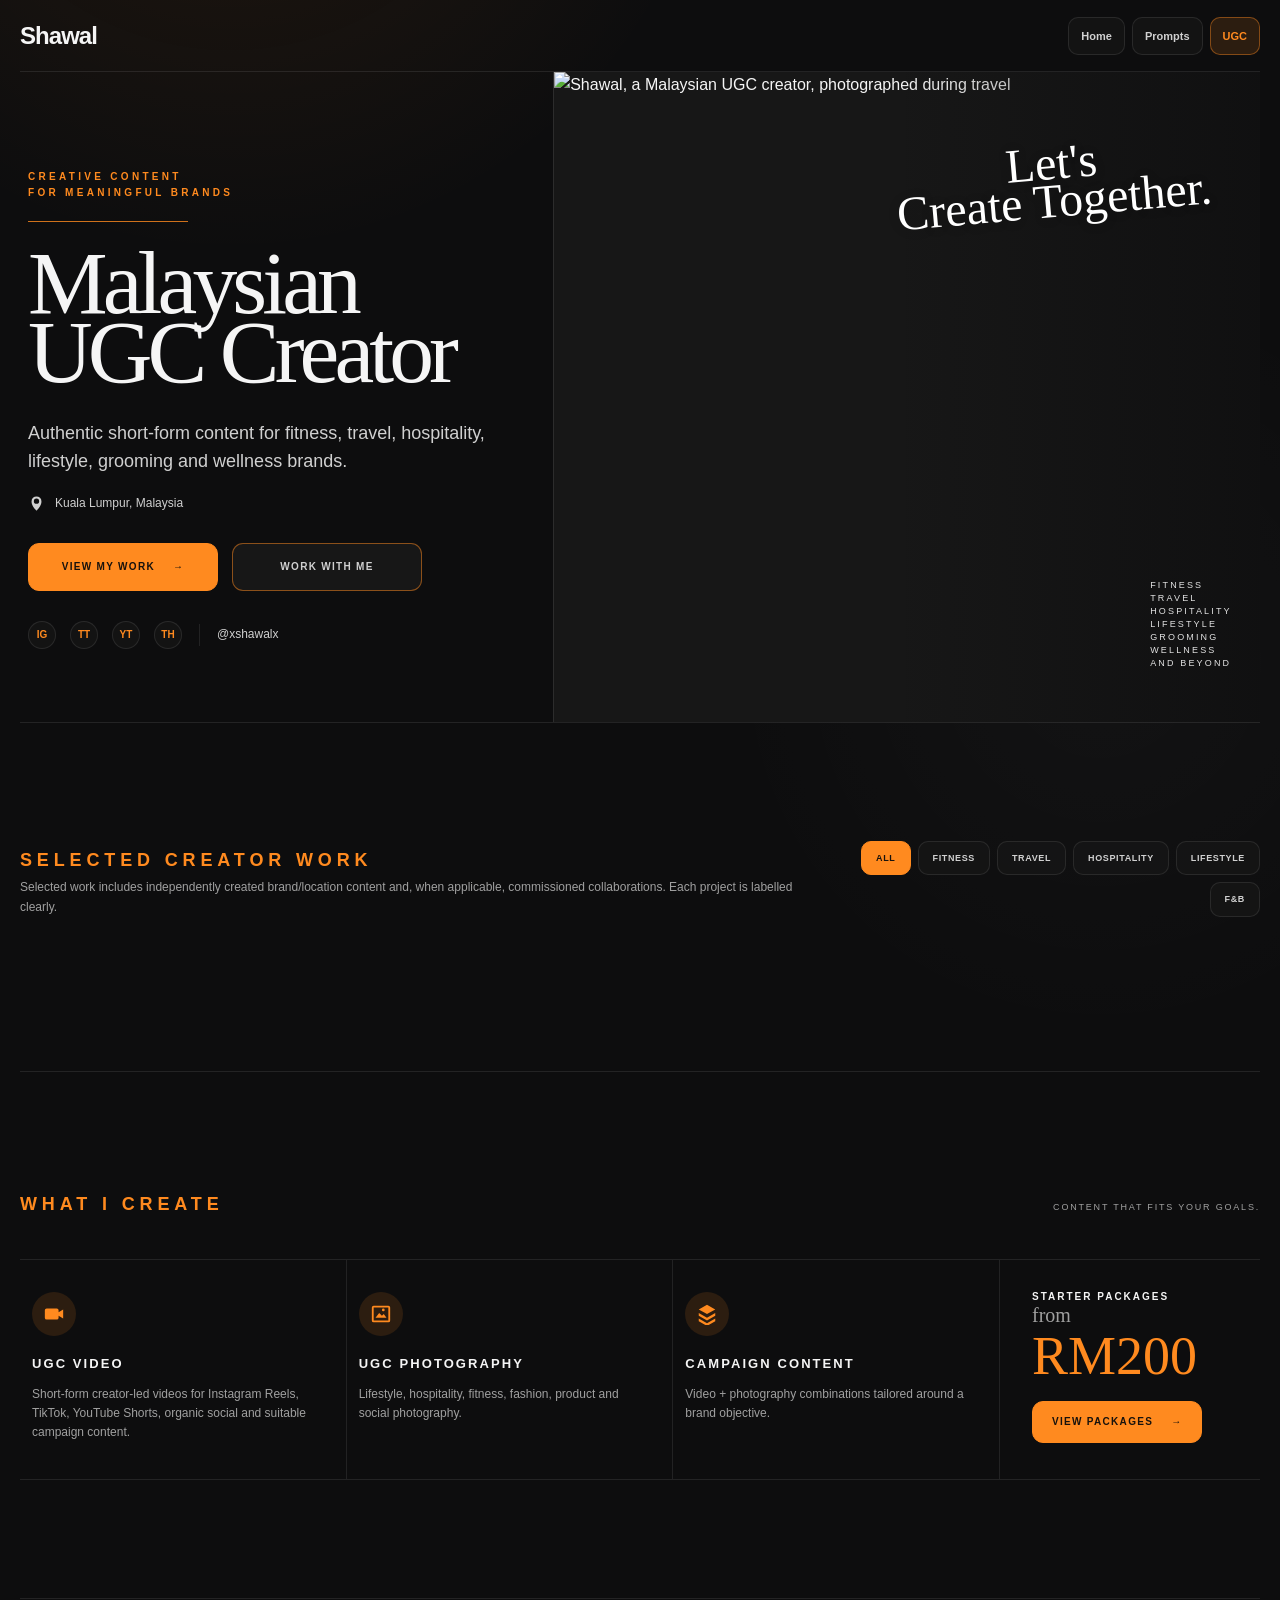
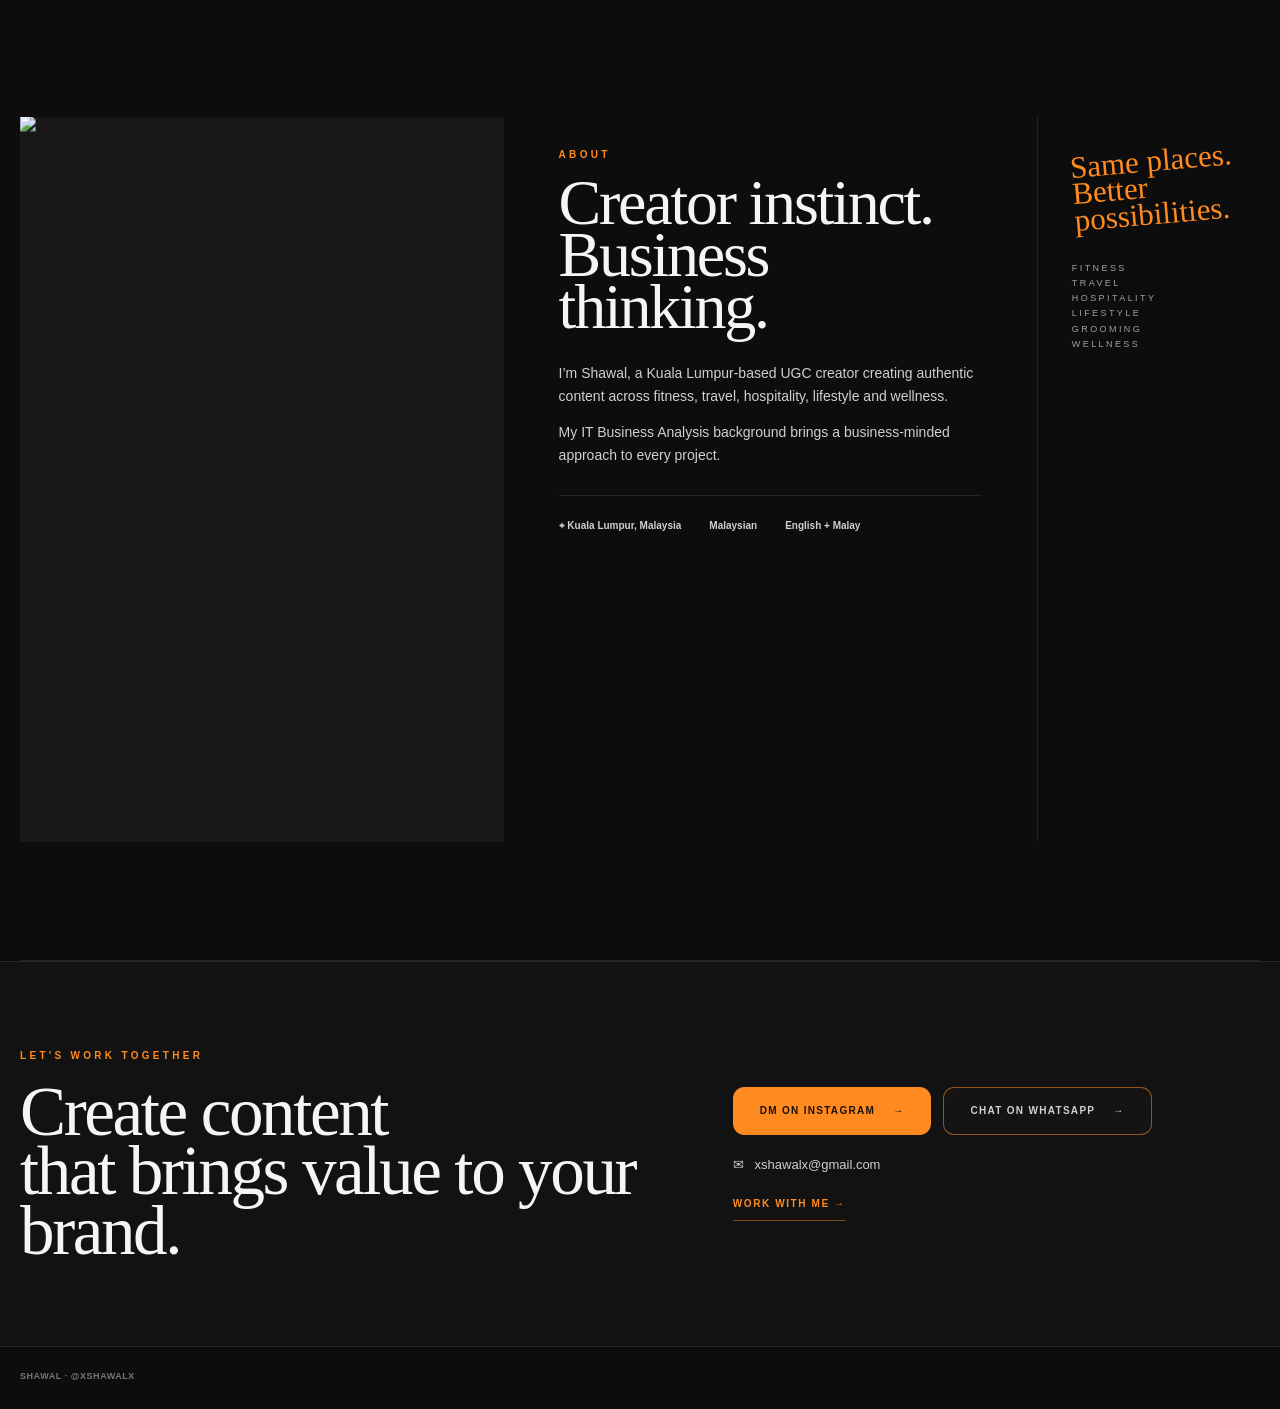
==== commit 23b3695e: "Force fresh assets for index.html" ====
--- a/index.html
+++ b/index.html
@@ -21,7 +21,7 @@
   <link rel="preconnect" href="https://fonts.googleapis.com">
   <link rel="preconnect" href="https://fonts.gstatic.com" crossorigin>
   <link href="https://fonts.googleapis.com/css2?family=Caveat:wght@500&family=Cormorant+Garamond:ital,wght@0,500;0,600;1,500&family=Open+Sans:wght@400;600;700&family=Poppins:wght@500;600;700;800&display=swap" rel="stylesheet">
-  <link rel="stylesheet" href="styles.css">
+  <link rel="stylesheet" href="styles.css?v=20260923-2">
   <script type="application/ld+json">
   {
     "@context": "https://schema.org",
@@ -200,7 +200,7 @@
     </div>
   </dialog>
 
-  <script src="portfolio.js"></script>
-  <script src="app.js"></script>
+  <script src="portfolio.js?v=20260923-2"></script>
+  <script src="app.js?v=20260923-2"></script>
 </body>
 </html>
--- a/styles.css
+++ b/styles.css
@@ -0,0 +1,251 @@
+:root {
+  --ivory: #f4f0e9;
+  --ivory-2: #faf8f3;
+  --paper: #fffdf9;
+  --ink: #171716;
+  --charcoal: #222220;
+  --taupe: #b8aa96;
+  --line: rgba(23,23,22,.16);
+  --muted: #6c6862;
+  --serif: "Cormorant Garamond", Georgia, serif;
+  --sans: "Manrope", Arial, sans-serif;
+  --script: "Caveat", cursive;
+  --max: 1440px;
+}
+*{box-sizing:border-box}
+html{scroll-behavior:smooth}
+body{margin:0;background:var(--ivory-2);color:var(--ink);font-family:var(--sans);font-size:16px;line-height:1.6;-webkit-font-smoothing:antialiased}
+a{color:inherit;text-decoration:none}
+button{font:inherit;color:inherit}
+img{display:block;max-width:100%}
+.section-shell{width:min(calc(100% - 80px),var(--max));margin-inline:auto}
+.site-header{height:88px;width:min(calc(100% - 80px),var(--max));margin-inline:auto;display:grid;grid-template-columns:1fr auto 1fr;align-items:center;gap:30px;background:var(--ivory-2);position:relative;z-index:20}
+.brand{display:inline-flex;flex-direction:column;width:max-content;line-height:1}.brand span{font-size:18px;font-weight:700;letter-spacing:.34em}.brand small{font-size:8px;letter-spacing:.38em;margin-top:7px}.site-nav{display:flex;align-items:center;gap:42px}.site-nav a{font-size:10px;font-weight:700;letter-spacing:.16em;position:relative}.site-nav a:after{content:"";position:absolute;left:0;right:100%;bottom:-11px;height:1px;background:var(--ink);transition:.25s}.site-nav a:hover:after,.site-nav a.active:after{right:0}.header-cta{justify-self:end}.nav-toggle{display:none;background:0;border:0;padding:10px}.nav-toggle span{display:block;width:24px;height:1px;background:var(--ink);margin:6px 0}
+.button{display:inline-flex;align-items:center;justify-content:center;gap:18px;min-height:48px;padding:0 26px;border-radius:999px;font-size:10px;font-weight:700;letter-spacing:.13em;transition:transform .2s,background .2s,color .2s}.button:hover{transform:translateY(-2px)}.button-dark{background:var(--ink);color:#fff;border:1px solid var(--ink)}.button-outline{border:1px solid var(--ink);background:transparent}.button-light{background:#fff;color:var(--ink);border:1px solid #fff}.button-outline-light{border:1px solid rgba(255,255,255,.75);color:#fff}.is-hidden{display:none!important}
+.hero{min-height:650px;display:grid;grid-template-columns:43% 57%;background:var(--ivory);overflow:hidden}.hero-copy{padding:72px 56px 48px 8px;display:flex;flex-direction:column;justify-content:center}.eyebrow,.kicker{font-size:10px;font-weight:600;letter-spacing:.33em;line-height:1.6;margin:0}.eyebrow-rule{width:160px;height:1px;background:var(--ink);margin:20px 0 26px;opacity:.65}.hero h1{font-family:var(--serif);font-weight:500;font-size:clamp(64px,7vw,116px);line-height:.77;letter-spacing:-.055em;margin:0}.hero h1 span{white-space:nowrap}.hero-description{max-width:540px;font-size:18px;line-height:1.55;margin:34px 0 18px}.location-line{display:flex;align-items:center;gap:10px;font-size:12px;margin:0 0 30px}.location-line svg{width:17px;height:17px;fill:currentColor}.hero-actions{display:flex;gap:14px;flex-wrap:wrap}.hero-actions .button{min-width:190px}.social-row{display:flex;align-items:center;gap:14px;margin-top:30px}.social-row a:not(.handle){font-size:10px;font-weight:800;border:1px solid var(--ink);width:28px;height:28px;border-radius:50%;display:grid;place-items:center}.social-divider{width:1px;height:22px;background:var(--line);margin:0 3px}.handle{font-size:12px}.hero-media{position:relative;min-height:650px;background:#c7b9a5;overflow:hidden}.hero-media img{position:absolute;inset:0;width:100%;height:100%;object-fit:cover;object-position:52% 67%}.hero-media-shade{position:absolute;inset:0;background:linear-gradient(90deg,transparent 55%,rgba(10,10,10,.52) 100%)}.script-note{position:absolute;right:7%;top:11%;font-family:var(--script);font-size:48px;line-height:.8;color:#fff;transform:rotate(-5deg);margin:0;text-align:center;text-shadow:0 1px 12px rgba(0,0,0,.16)}.hero-niches{position:absolute;right:4%;bottom:8%;color:#fff;font-size:9px;line-height:1.45;letter-spacing:.24em;margin:0}
+.spaced-section{padding-block:118px}.section-heading{margin-bottom:36px}.work-heading{display:flex;justify-content:space-between;align-items:end;gap:28px}.kicker{font-size:18px;letter-spacing:.27em}.section-note{font-size:12px;color:var(--muted);margin:4px 0 0}.filter-list{display:flex;gap:7px;flex-wrap:wrap;justify-content:flex-end}.filter-chip{border:1px solid var(--line);background:#f5f2ec;border-radius:999px;padding:9px 14px;font-size:9px;font-weight:700;letter-spacing:.07em;cursor:pointer}.filter-chip.active{background:var(--ink);color:#fff;border-color:var(--ink)}
+.portfolio-grid{display:grid;grid-template-columns:repeat(3,1fr);gap:22px}.portfolio-card{border:1px solid var(--line);background:var(--paper);cursor:pointer;transition:transform .25s,box-shadow .25s;min-width:0}.portfolio-card:hover{transform:translateY(-5px);box-shadow:0 20px 45px rgba(30,28,25,.08)}.portfolio-media{aspect-ratio:4/5;background:#ebe5db;position:relative;overflow:hidden;padding:22px;display:flex;flex-direction:column;justify-content:space-between}.portfolio-card:nth-child(2n) .portfolio-media{background:#d8d0c4}.portfolio-card:nth-child(3n) .portfolio-media{background:#272724;color:#fff}.portfolio-platform{display:flex;align-items:center;justify-content:space-between;font-size:9px;font-weight:700;letter-spacing:.16em}.platform-badge{border:1px solid currentColor;border-radius:999px;padding:6px 9px}.work-index{font-family:var(--serif);font-size:36px;opacity:.45}.media-copy{margin-top:auto;padding-right:58px}.media-copy>p{font-size:9px;letter-spacing:.16em;text-transform:uppercase;opacity:.68;margin:0 0 9px}.media-title{font-family:var(--serif);font-size:clamp(34px,3vw,55px);line-height:.86;letter-spacing:-.035em;max-width:90%;margin:0}.play-disc{position:absolute;right:22px;bottom:22px;width:52px;height:52px;border-radius:50%;display:grid;place-items:center;border:1px solid currentColor;background:rgba(255,255,255,.1);backdrop-filter:blur(5px)}.play-disc:before{content:"";width:0;height:0;border-top:7px solid transparent;border-bottom:7px solid transparent;border-left:11px solid currentColor;margin-left:3px}.portfolio-meta{padding:15px 17px 18px;position:relative}.portfolio-meta h3{font-size:15px;margin:0 32px 2px 0}.portfolio-meta p{font-size:11px;line-height:1.45;color:var(--muted);margin:0}.portfolio-arrow{position:absolute;right:15px;top:16px;width:25px;height:25px;border:1px solid var(--line);border-radius:50%;display:grid;place-items:center;font-size:12px}
+.inline-heading{display:flex;align-items:baseline;justify-content:space-between}.micro-copy{font-size:9px;letter-spacing:.2em;color:var(--muted)}.service-grid{display:grid;grid-template-columns:repeat(3,1fr) 260px;border-top:1px solid var(--line);border-bottom:1px solid var(--line)}.service-item{padding:32px 28px 36px 12px;border-right:1px solid var(--line)}.service-icon{width:44px;height:44px;border-radius:50%;background:#eae5dd;display:grid;place-items:center;margin-bottom:18px}.service-icon svg{width:22px;height:22px;fill:currentColor}.service-item h3{font-size:13px;letter-spacing:.16em;margin:0 0 10px}.service-item p{font-size:12px;color:var(--muted);line-height:1.6;margin:0;max-width:280px}.starter-card{padding:29px 0 30px 32px;display:flex;flex-direction:column;align-items:flex-start}.starter-card p{font-size:10px;letter-spacing:.2em;font-weight:700;margin:0}.starter-card>span{font-family:var(--serif);font-size:20px;line-height:1}.starter-card strong{font-family:var(--serif);font-size:54px;line-height:1;font-weight:500;margin:4px 0 18px}.starter-card .button{min-height:42px;padding:0 19px}
+.about{display:grid;grid-template-columns:39% 43% 18%;align-items:stretch}.about-visual{min-height:510px;overflow:hidden;background:#c3b39d}.about-visual img{width:100%;height:100%;object-fit:cover;object-position:50% 64%;transform:scale(1.01)}.about-copy{padding:30px 55px 24px}.about-copy h2{font-family:var(--serif);font-weight:500;font-size:clamp(48px,5vw,75px);line-height:.82;letter-spacing:-.035em;margin:14px 0 28px}.about-copy>p:not(.eyebrow){font-size:14px;line-height:1.65;max-width:660px;margin:0 0 13px;color:#4f4c48}.identity-list{border-top:1px solid var(--line);margin-top:28px;padding-top:22px;display:flex;gap:28px;flex-wrap:wrap;font-size:10px;font-weight:600}.about-aside{border-left:1px solid var(--line);padding:30px 0 20px 34px}.script-small{font-family:var(--script);font-size:31px;line-height:.85;margin:0 0 35px;transform:rotate(-5deg)}.about-aside ul{list-style:none;padding:0;margin:0;font-size:9px;line-height:1.7;letter-spacing:.27em;color:var(--muted)}
+.contact{background:var(--charcoal);color:#fff;padding:86px 0}.contact-inner{display:grid;grid-template-columns:1.2fr 1fr;align-items:center;gap:80px}.contact h2{font-family:var(--serif);font-weight:500;font-size:clamp(48px,5.4vw,78px);line-height:.86;letter-spacing:-.035em;margin:18px 0 0}.light{color:rgba(255,255,255,.75)}.contact-actions{display:flex;flex-direction:column;align-items:flex-start;gap:20px}.contact-buttons{display:flex;gap:12px;flex-wrap:wrap}.email-link{font-size:13px;color:rgba(255,255,255,.85)}.text-link{font-size:10px;letter-spacing:.16em;font-weight:700;border-bottom:1px solid rgba(255,255,255,.4);padding-bottom:8px}.site-footer{min-height:112px;display:grid;grid-template-columns:1fr auto 1fr;align-items:center;gap:25px}.site-footer>p{font-size:8px;letter-spacing:.3em;color:var(--muted)}.footer-socials{justify-self:end;display:flex;gap:15px}.footer-socials a{font-size:9px;font-weight:800;border:1px solid var(--line);width:28px;height:28px;border-radius:50%;display:grid;place-items:center}
+.media-modal{border:0;padding:0;background:transparent;max-width:min(960px,calc(100vw - 30px));width:100%;color:var(--ink)}.media-modal::backdrop{background:rgba(16,16,15,.82);backdrop-filter:blur(6px)}.modal-body{background:var(--ivory-2);padding:30px;display:grid;grid-template-columns:260px 1fr;gap:28px;min-height:620px}.modal-close{position:fixed;right:max(25px,calc((100vw - 960px)/2 - 45px));top:30px;border:1px solid rgba(255,255,255,.65);background:rgba(0,0,0,.3);color:#fff;width:42px;height:42px;border-radius:50%;font-size:24px;cursor:pointer}.modal-meta{padding:25px 10px}.modal-platform{font-size:9px;letter-spacing:.2em;font-weight:700;text-transform:uppercase}.modal-meta h2{font-family:var(--serif);font-weight:500;font-size:48px;line-height:.9;margin:16px 0}.modal-meta>p:last-child{font-size:12px;color:var(--muted)}.embed-shell{background:#e8e2d8;display:grid;place-items:center;min-height:560px;overflow:auto}.embed-shell iframe{width:100%;height:100%;min-height:620px;border:0;background:#fff}.social-fallback{max-width:440px;text-align:center;padding:45px}.social-fallback .platform-mark{font-size:11px;letter-spacing:.22em;font-weight:800}.social-fallback h3{font-family:var(--serif);font-size:46px;line-height:.92;font-weight:500;margin:18px 0}.social-fallback p{font-size:13px;color:var(--muted);margin-bottom:28px}.sr-only{position:absolute;width:1px;height:1px;padding:0;margin:-1px;overflow:hidden;clip:rect(0,0,0,0);white-space:nowrap;border:0}
+.packages-page{background:var(--ivory-2)}.page-hero{padding:80px 0 55px;border-bottom:1px solid var(--line)}.page-hero h1{font-family:var(--serif);font-size:clamp(64px,9vw,120px);font-weight:500;line-height:.82;letter-spacing:-.05em;margin:18px 0}.page-hero p:last-child{max-width:700px;color:var(--muted)}.pricing-section{padding:80px 0 110px}.pricing-block{margin-bottom:70px}.pricing-block-head{display:flex;justify-content:space-between;align-items:end;margin-bottom:20px}.pricing-block h2{font-size:16px;letter-spacing:.2em}.pricing-block-head p{font-size:12px;color:var(--muted);margin:0}.price-grid{display:grid;grid-template-columns:repeat(3,1fr);border:1px solid var(--line)}.price-card{padding:36px;border-right:1px solid var(--line);min-height:250px}.price-card:last-child{border-right:0}.price-card .package-name{font-size:13px;letter-spacing:.16em;font-weight:700}.price-card strong{display:block;font-family:var(--serif);font-size:64px;font-weight:500;line-height:1;margin:22px 0 8px}.price-card p{font-size:13px;color:var(--muted)}.included-strip{display:grid;grid-template-columns:repeat(4,1fr);border-top:1px solid var(--line);border-bottom:1px solid var(--line);margin:60px 0}.included-strip span{padding:22px 18px;border-right:1px solid var(--line);font-size:11px}.included-strip span:last-child{border-right:0}.details-grid{display:grid;grid-template-columns:1fr 1fr;gap:70px}.details-grid h2{font-size:18px;letter-spacing:.2em;margin-bottom:10px}.details-grid>div>p{font-size:12px;color:var(--muted)}.addon-list{list-style:none;margin:25px 0 0;padding:0}.addon-list li{display:flex;justify-content:space-between;gap:20px;border-bottom:1px solid var(--line);padding:12px 0;font-size:12px}.notes-list{padding-left:20px;margin-top:25px}.notes-list li{padding:7px 0;font-size:12px;color:#4e4a45}.back-link{font-size:10px;letter-spacing:.17em;font-weight:700}.package-contact{margin-top:80px;background:var(--charcoal);color:#fff;padding:50px;display:flex;justify-content:space-between;align-items:center;gap:30px}.package-contact h2{font-family:var(--serif);font-size:52px;line-height:.9;font-weight:500;margin:0}.package-contact p{font-size:12px;color:rgba(255,255,255,.7)}
+@media (max-width:1100px){.section-shell,.site-header{width:min(calc(100% - 44px),var(--max))}.site-header{grid-template-columns:1fr auto}.site-nav{display:none}.nav-toggle{display:block;justify-self:end}.header-cta{display:none}.site-nav.open{display:flex;position:absolute;top:76px;left:0;right:0;background:var(--ivory-2);padding:25px;flex-direction:column;align-items:flex-start;border-top:1px solid var(--line);box-shadow:0 20px 40px rgba(0,0,0,.06)}.hero{grid-template-columns:1fr 1fr}.hero-copy{padding-right:30px}.hero h1{font-size:70px}.work-heading{align-items:flex-start;flex-direction:column}.filter-list{justify-content:flex-start}.service-grid{grid-template-columns:repeat(2,1fr)}.service-item:nth-child(2){border-right:0}.starter-card{border-top:1px solid var(--line)}.about{grid-template-columns:45% 55%}.about-aside{display:none}.contact-inner{gap:40px}.modal-body{grid-template-columns:1fr}.modal-meta{padding:5px}.embed-shell{min-height:560px}}
+@media (max-width:760px){body{font-size:15px}.section-shell,.site-header{width:min(calc(100% - 30px),var(--max))}.site-header{height:74px}.brand span{font-size:15px}.hero{display:flex;flex-direction:column;min-height:0;width:100%;margin:0}.hero-copy{padding:58px 22px 45px;order:1}.hero-media{order:2;min-height:540px}.hero-media img{object-position:52% 70%}.hero h1{font-size:clamp(63px,20vw,88px)}.hero-description{font-size:15px}.hero-actions{display:grid;grid-template-columns:1fr 1fr}.hero-actions .button{min-width:0;padding:0 14px}.script-note{font-size:40px;right:6%}.spaced-section{padding-block:82px}.kicker{font-size:15px}.portfolio-grid{grid-template-columns:1fr;gap:18px}.portfolio-media{aspect-ratio:4/4.5}.filter-list{overflow:auto;max-width:100%;flex-wrap:nowrap;padding-bottom:4px}.service-grid{grid-template-columns:1fr;border:0}.service-item{border-right:0;border-top:1px solid var(--line);padding:28px 4px}.starter-card{padding:32px 4px;border-bottom:1px solid var(--line)}.about{display:flex;flex-direction:column}.about-visual{min-height:410px}.about-copy{padding:38px 0 0}.about-copy h2{font-size:57px}.identity-list{gap:14px;flex-direction:column}.contact{padding:72px 0}.contact-inner{grid-template-columns:1fr;gap:45px}.contact h2{font-size:55px}.contact-buttons{display:grid;width:100%}.contact-buttons .button{width:100%}.site-footer{grid-template-columns:1fr auto;padding:28px 0}.site-footer>p{grid-row:2;grid-column:1/-1}.footer-socials{grid-column:2}.media-modal{max-width:100%;height:100%;max-height:100%;margin:0}.modal-body{min-height:100vh;padding:60px 15px 20px}.modal-close{top:12px;right:12px;position:fixed}.embed-shell iframe{min-height:650px}.price-grid{grid-template-columns:1fr}.price-card{border-right:0;border-bottom:1px solid var(--line)}.price-card:last-child{border-bottom:0}.included-strip{grid-template-columns:1fr 1fr}.included-strip span:nth-child(2){border-right:0}.included-strip span{border-bottom:1px solid var(--line)}.details-grid{grid-template-columns:1fr;gap:50px}.package-contact{padding:35px 25px;flex-direction:column;align-items:flex-start}.package-contact h2{font-size:45px}.pricing-block-head{display:block}}
+@media (prefers-reduced-motion:reduce){html{scroll-behavior:auto}.button,.portfolio-card{transition:none}}
+
+/* Direct social fallback under embeds + package contact actions */
+.embed-shell{position:relative;align-content:stretch}
+.embed-source-link{position:sticky;bottom:12px;justify-self:center;z-index:2;background:rgba(20,20,18,.92);color:#fff;border:1px solid rgba(255,255,255,.2);border-radius:999px;padding:10px 16px;margin:10px;font-size:9px;font-weight:700;letter-spacing:.12em;text-transform:uppercase;box-shadow:0 10px 25px rgba(0,0,0,.18)}
+.package-contact-actions{display:flex;flex-direction:column;align-items:flex-start;gap:16px}
+@media (max-width:760px){.package-contact-actions{width:100%}.package-contact-actions .button{width:100%}}
+
+/* =========================================================
+   XSHAWALX SHARED BRAND THEME
+   Mirrors the visual system used on https://xshawalx.github.io/
+   while preserving the UGC portfolio's editorial layout.
+   ========================================================= */
+:root{
+  --ivory:#0d0d0e;
+  --ivory-2:#0d0d0e;
+  --paper:#171717;
+  --ink:#f5f5f5;
+  --charcoal:#121212;
+  --taupe:#ff8a1f;
+  --line:rgba(255,255,255,.09);
+  --muted:#a0a0a0;
+  --soft:#d0d0d0;
+  --accent:#ff8a1f;
+  --accent-soft:rgba(255,138,31,.13);
+  --serif:"Cormorant Garamond",Georgia,serif;
+  --sans:"Open Sans",Arial,sans-serif;
+  --ui:"Poppins",Arial,sans-serif;
+  --max:1240px;
+  --shadow:0 16px 44px rgba(0,0,0,.22);
+}
+html{background:var(--ivory);color-scheme:dark}
+body{
+  background:
+    radial-gradient(circle at 18% -8%,rgba(255,138,31,.09),transparent 31rem),
+    radial-gradient(circle at 86% 22%,rgba(255,255,255,.025),transparent 24rem),
+    var(--ivory);
+  color:var(--ink);
+  font-family:var(--sans);
+}
+a:focus-visible,button:focus-visible,[role="button"]:focus-visible{
+  outline:2px solid var(--accent);
+  outline-offset:3px;
+}
+::selection{background:var(--accent);color:#17120d}
+.skip-link{
+  position:fixed;z-index:1000;top:12px;left:12px;
+  padding:9px 13px;border-radius:9px;background:var(--accent);color:#17120d;
+  font:700 12px var(--ui);transform:translateY(-180%);
+  transition:transform .16s cubic-bezier(.2,.8,.2,1)
+}
+.skip-link:focus{transform:translateY(0)}
+.section-shell,.site-header{width:min(calc(100% - 40px),var(--max));margin-inline:auto}
+
+/* Shared header */
+.site-header{
+  min-height:72px;height:auto;display:flex;align-items:center;justify-content:space-between;
+  gap:18px;border-bottom:1px solid var(--line);background:transparent;position:relative;z-index:20
+}
+.wordmark{
+  font:800 24px/1 var(--ui);letter-spacing:-.04em;color:var(--ink);
+  transition:color .16s
+}
+.wordmark:hover{color:var(--accent)}
+.mini-nav{display:flex;align-items:center;gap:7px}
+.mini-nav a{
+  min-height:38px;display:inline-flex;align-items:center;padding:0 12px;
+  border:1px solid var(--line);border-radius:10px;background:rgba(23,23,23,.72);
+  color:var(--soft);font:600 11px var(--ui);
+  transition:color .16s,border-color .16s,background .16s
+}
+.mini-nav a:hover,.mini-nav a.active{
+  color:var(--accent);border-color:rgba(255,138,31,.42);background:var(--accent-soft)
+}
+
+/* General controls */
+.button{
+  border-radius:11px;font-family:var(--ui);font-weight:700;
+  transition:transform .2s cubic-bezier(.2,.8,.2,1),background .16s,color .16s,border-color .16s
+}
+.button-dark{background:var(--accent);color:#17120d;border-color:var(--accent)}
+.button-dark:hover{background:#ff9d43}
+.button-outline{border-color:rgba(255,138,31,.5);color:var(--soft);background:var(--card,#171717)}
+.button-outline:hover{color:var(--accent);border-color:var(--accent);background:var(--accent-soft)}
+.button-light{background:var(--accent);color:#17120d;border-color:var(--accent)}
+.button-outline-light{border-color:rgba(255,138,31,.55);color:var(--soft);background:rgba(23,23,23,.55)}
+.button-outline-light:hover{color:var(--accent);background:var(--accent-soft);border-color:var(--accent)}
+
+/* Hero */
+.hero{background:transparent;border-bottom:1px solid var(--line)}
+.hero-copy{background:transparent}
+.eyebrow,.kicker{color:var(--accent);font-family:var(--ui);font-weight:700}
+.eyebrow-rule{background:var(--accent);opacity:.8}
+.hero h1{color:var(--ink)}
+.hero-description,.location-line{color:var(--soft)}
+.social-row a:not(.handle){
+  border-color:var(--line);color:var(--accent);background:rgba(23,23,23,.72)
+}
+.social-row a:not(.handle):hover{border-color:rgba(255,138,31,.5);background:var(--accent-soft)}
+.social-divider{background:var(--line)}
+.handle{color:var(--soft)}
+.hero-media{background:#171717;border-left:1px solid var(--line)}
+.hero-media-shade{background:linear-gradient(90deg,transparent 48%,rgba(13,13,14,.68) 100%)}
+.script-note{color:#fff}
+.hero-niches{color:rgba(255,255,255,.88);font-family:var(--ui)}
+
+/* Portfolio */
+.spaced-section{border-bottom:1px solid var(--line)}
+.section-note,.micro-copy{color:var(--muted)}
+.kicker{font-size:18px}
+.filter-chip{
+  border:1px solid var(--line);background:rgba(23,23,23,.76);color:var(--soft);
+  border-radius:10px;font-family:var(--ui)
+}
+.filter-chip:hover{color:var(--accent);border-color:rgba(255,138,31,.42);background:var(--accent-soft)}
+.filter-chip.active{background:var(--accent);color:#17120d;border-color:var(--accent)}
+.portfolio-card{
+  border-color:var(--line);background:linear-gradient(145deg,#171717,#141414);
+  border-radius:18px;overflow:hidden;box-shadow:var(--shadow)
+}
+.portfolio-card:hover{border-color:rgba(255,138,31,.38);box-shadow:0 20px 45px rgba(0,0,0,.25)}
+.portfolio-media{background:linear-gradient(145deg,#1d1d1d,#151515)}
+.portfolio-card:nth-child(2n) .portfolio-media{background:linear-gradient(145deg,#211b16,#171717)}
+.portfolio-card:nth-child(3n) .portfolio-media{background:linear-gradient(145deg,rgba(255,138,31,.14),#171717);color:var(--ink)}
+.platform-badge{border-color:rgba(255,138,31,.55);color:var(--accent);font-family:var(--ui)}
+.work-index{color:var(--soft)}
+.media-copy>p{color:var(--muted);font-family:var(--ui)}
+.media-title{color:var(--ink)}
+.play-disc{border-color:rgba(255,138,31,.55);color:var(--accent);background:rgba(13,13,14,.45)}
+.portfolio-meta{background:#171717}
+.portfolio-meta h3{color:var(--ink);font-family:var(--ui)}
+.portfolio-meta p{color:var(--muted)}
+.portfolio-arrow{border-color:var(--line);color:var(--accent)}
+
+/* Services */
+.service-grid{border-color:var(--line)}
+.service-item{border-color:var(--line)}
+.service-icon{background:var(--accent-soft);color:var(--accent)}
+.service-item h3,.starter-card p{color:var(--ink);font-family:var(--ui)}
+.service-item p{color:var(--muted)}
+.starter-card{border-color:var(--line)}
+.starter-card>span{color:var(--muted)}
+.starter-card strong{color:var(--accent)}
+
+/* About */
+.about{border-bottom:1px solid var(--line)}
+.about-visual{background:#171717}
+.about-copy h2{color:var(--ink)}
+.about-copy>p:not(.eyebrow){color:var(--soft)}
+.identity-list{border-color:var(--line);color:var(--soft)}
+.about-aside{border-color:var(--line)}
+.about-aside ul{color:var(--muted)}
+.script-small{color:var(--accent)}
+
+/* Contact */
+.contact{background:#121212;border-top:1px solid var(--line);border-bottom:1px solid var(--line)}
+.contact h2{color:var(--ink)}
+.light{color:var(--accent)}
+.email-link{color:var(--soft)}
+.text-link{font-family:var(--ui)}
+.light-link{border-color:rgba(255,138,31,.5);color:var(--accent)}
+
+/* Shared footer */
+.site-footer{
+  width:min(calc(100% - 40px),var(--max));min-height:0;display:block;
+  padding:24px 0 max(28px,env(safe-area-inset-bottom));border-top:0
+}
+.site-footer>p{
+  margin:0;color:#777;font:600 9px var(--ui);letter-spacing:.06em;text-transform:uppercase
+}
+
+/* Modal */
+.media-modal{color:var(--ink)}
+.media-modal::backdrop{background:rgba(0,0,0,.88)}
+.modal-body{background:#121212;border:1px solid var(--line);border-radius:18px}
+.modal-platform{color:var(--accent);font-family:var(--ui)}
+.modal-meta>p:last-child{color:var(--muted)}
+.embed-shell{background:#0d0d0e;border:1px solid var(--line);border-radius:12px}
+.social-fallback p{color:var(--muted)}
+.embed-source-link{background:#171717;color:var(--accent);border-color:rgba(255,138,31,.4)}
+
+/* Packages */
+.packages-page{background:
+  radial-gradient(circle at 18% -8%,rgba(255,138,31,.09),transparent 31rem),
+  var(--ivory)}
+.page-hero{border-color:var(--line)}
+.page-hero p:last-child{color:var(--muted)}
+.back-link{color:var(--accent);font-family:var(--ui)}
+.pricing-block h2,.details-grid h2{font-family:var(--ui);color:var(--ink)}
+.pricing-block-head p,.details-grid>div>p{color:var(--muted)}
+.price-grid{border-color:var(--line);border-radius:18px;overflow:hidden;background:#121212}
+.price-card{border-color:var(--line);background:linear-gradient(145deg,#171717,#141414)}
+.price-card .package-name{font-family:var(--ui);color:var(--soft)}
+.price-card strong{color:var(--accent)}
+.price-card p{color:var(--muted)}
+.included-strip{border-color:var(--line)}
+.included-strip span{border-color:var(--line);color:var(--soft)}
+.addon-list li{border-color:var(--line);color:var(--soft)}
+.notes-list li{color:var(--soft)}
+.package-contact{
+  background:linear-gradient(145deg,rgba(255,138,31,.10),#171717 52%);
+  border:1px solid var(--line);border-radius:18px;box-shadow:var(--shadow)
+}
+.package-contact p{color:var(--muted)}
+
+/* Responsive shared chrome */
+@media(max-width:760px){
+  .section-shell,.site-header,.site-footer{width:min(calc(100% - 28px),var(--max))}
+  .site-header{min-height:68px}
+  .wordmark{font-size:22px}
+  .mini-nav{gap:4px}
+  .mini-nav a{min-height:36px;padding-inline:9px;font-size:10px}
+  .hero-copy{background:transparent}
+}
+@media(max-width:380px){
+  .mini-nav a{padding-inline:7px;font-size:9px}
+}
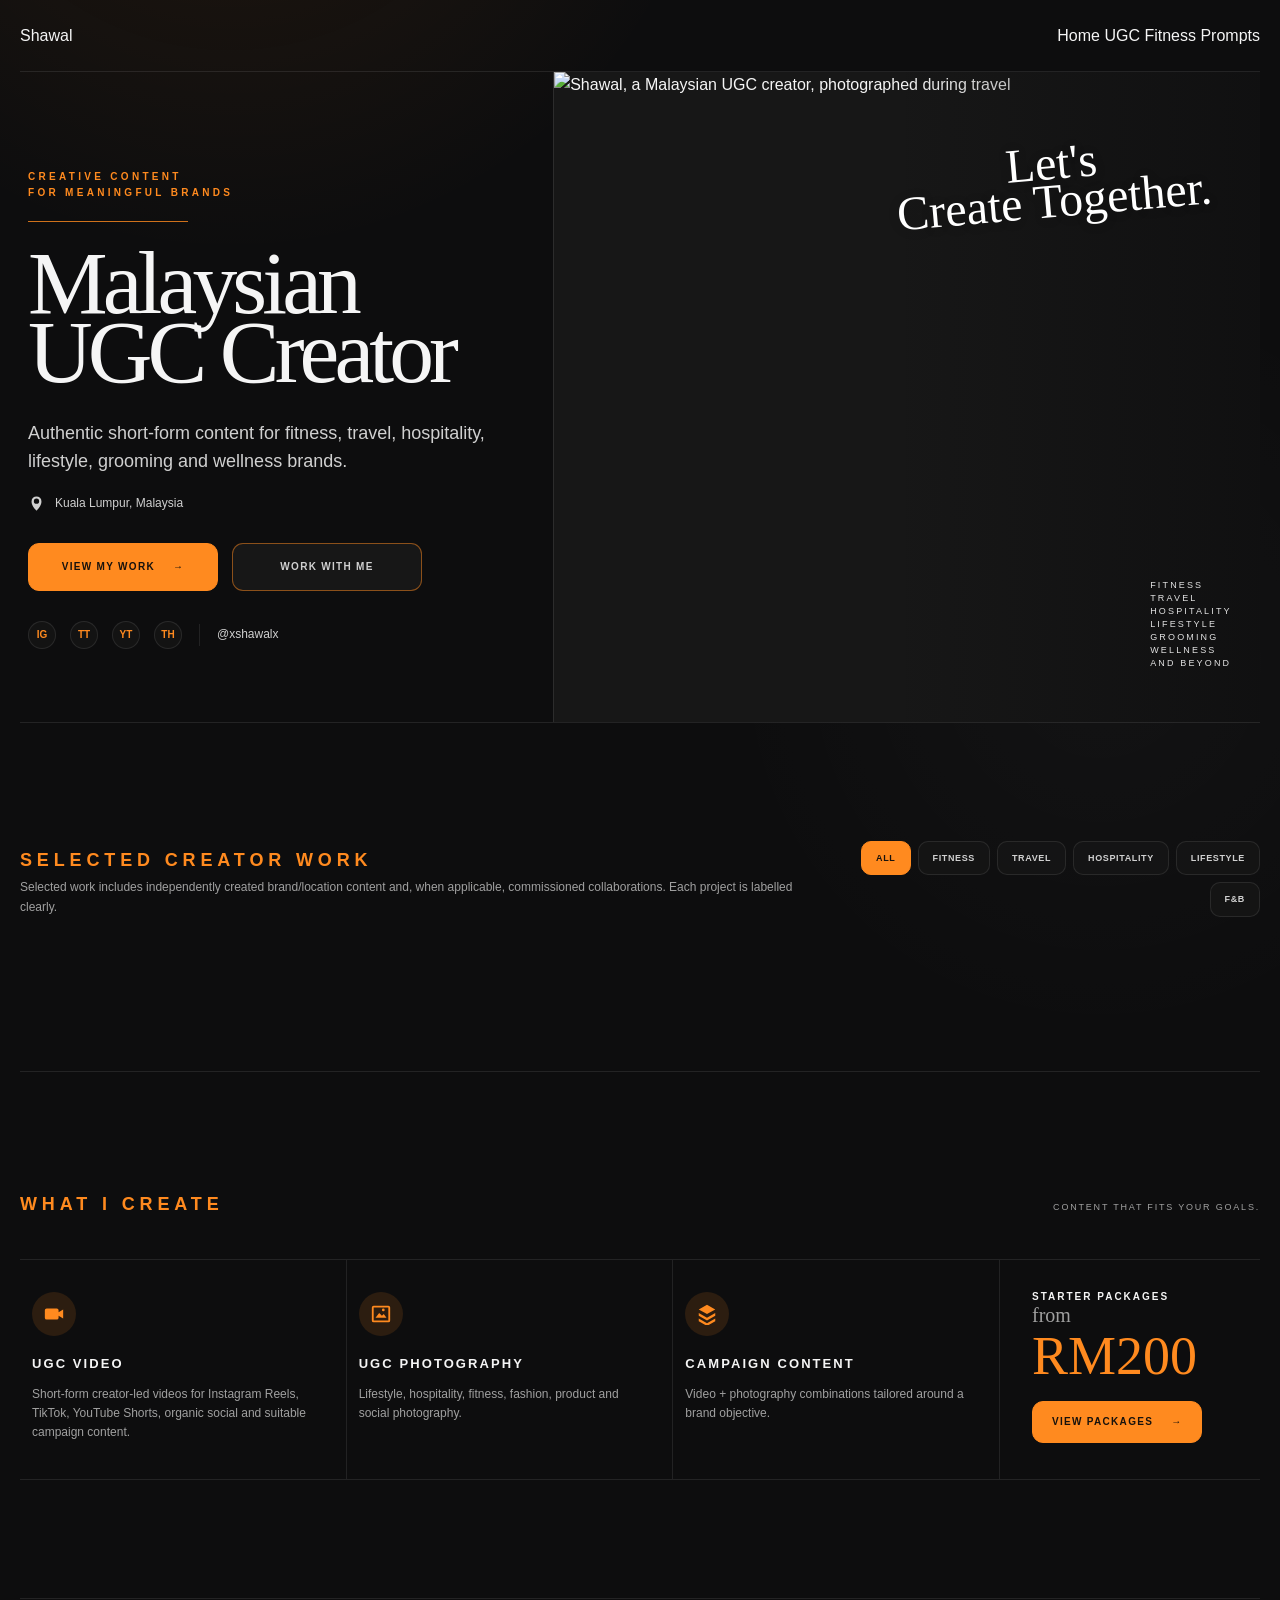
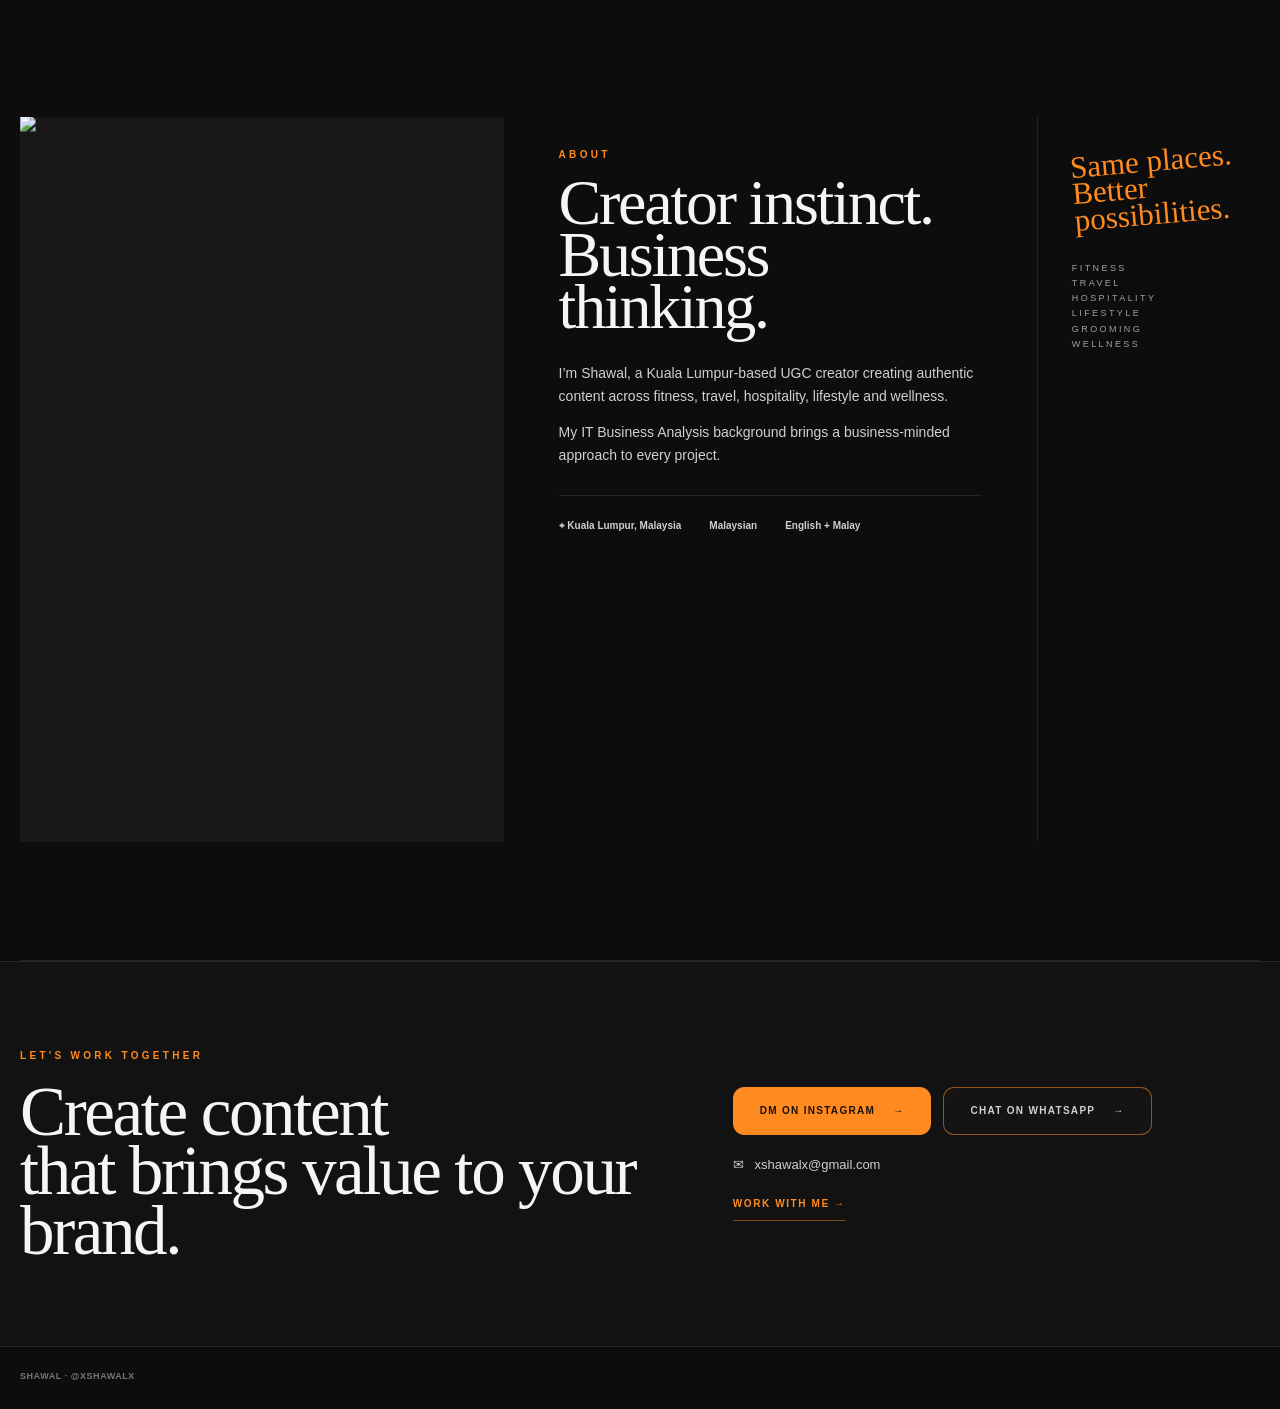
==== commit 7af66239: "Synchronize UGC navigation with Home, Fitness and Prompts" ====
--- a/index.html
+++ b/index.html
@@ -22,6 +22,7 @@
   <link rel="preconnect" href="https://fonts.gstatic.com" crossorigin>
   <link href="https://fonts.googleapis.com/css2?family=Caveat:wght@500&family=Cormorant+Garamond:ital,wght@0,500;0,600;1,500&family=Open+Sans:wght@400;600;700&family=Poppins:wght@500;600;700;800&display=swap" rel="stylesheet">
   <link rel="stylesheet" href="styles.css?v=20260923-2">
+  <link rel="stylesheet" href="/assets/css/shared-nav.css">
   <script type="application/ld+json">
   {
     "@context": "https://schema.org",
@@ -46,12 +47,13 @@
 </head>
 <body>
   <a class="skip-link" href="#main">Skip to main content</a>
-  <header class="site-header" id="home" aria-label="Site header">
-    <a class="wordmark" href="/" aria-label="Shawal home">Shawal</a>
-    <nav class="mini-nav" aria-label="Primary navigation">
+  <header class="site-header xs-header" id="home" aria-label="Site header">
+    <a class="xs-wordmark" href="/" aria-label="Shawal home">Shawal</a>
+    <nav class="xs-nav" aria-label="Primary navigation">
       <a href="/">Home</a>
+      <a href="/ugc/" aria-current="page">UGC</a>
+      <a href="/fitness/">Fitness</a>
       <a href="/prompts/">Prompts</a>
-      <a href="/ugc/" class="active" aria-current="page">UGC</a>
     </nav>
   </header>
 
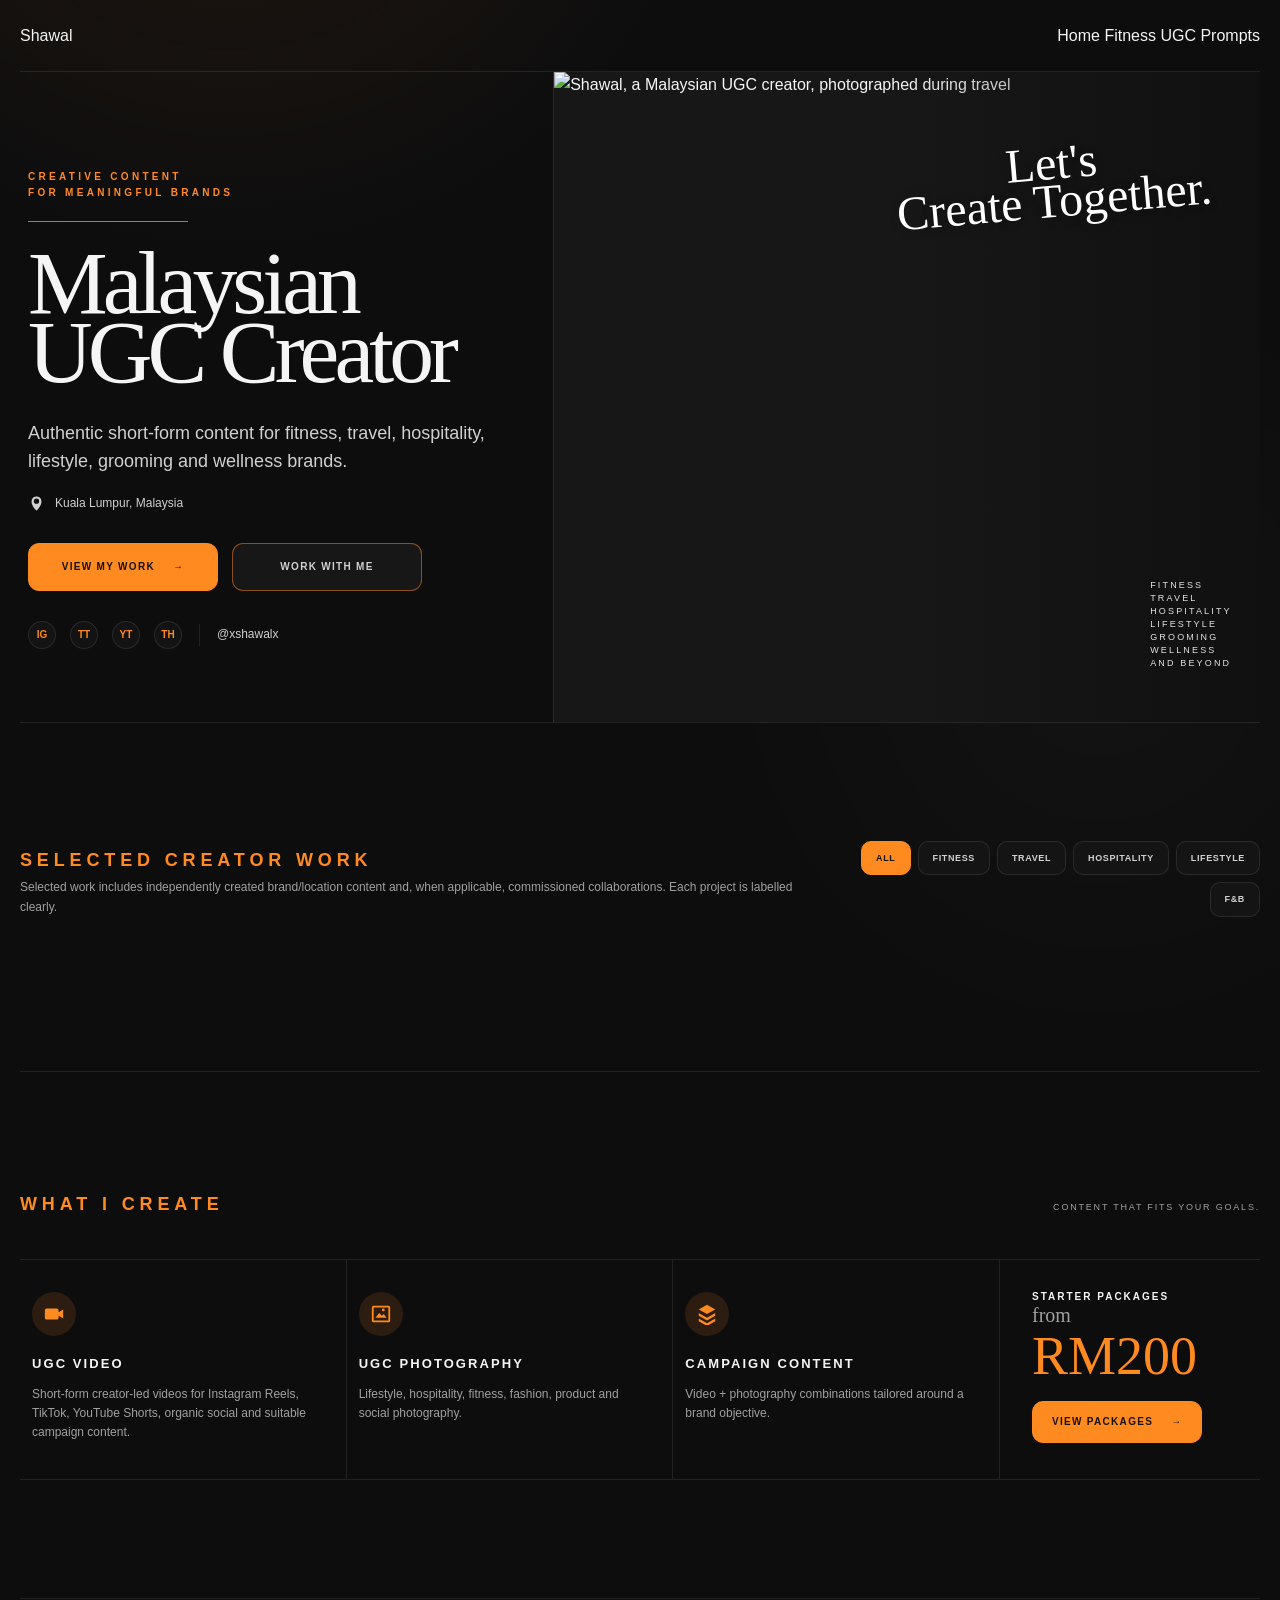
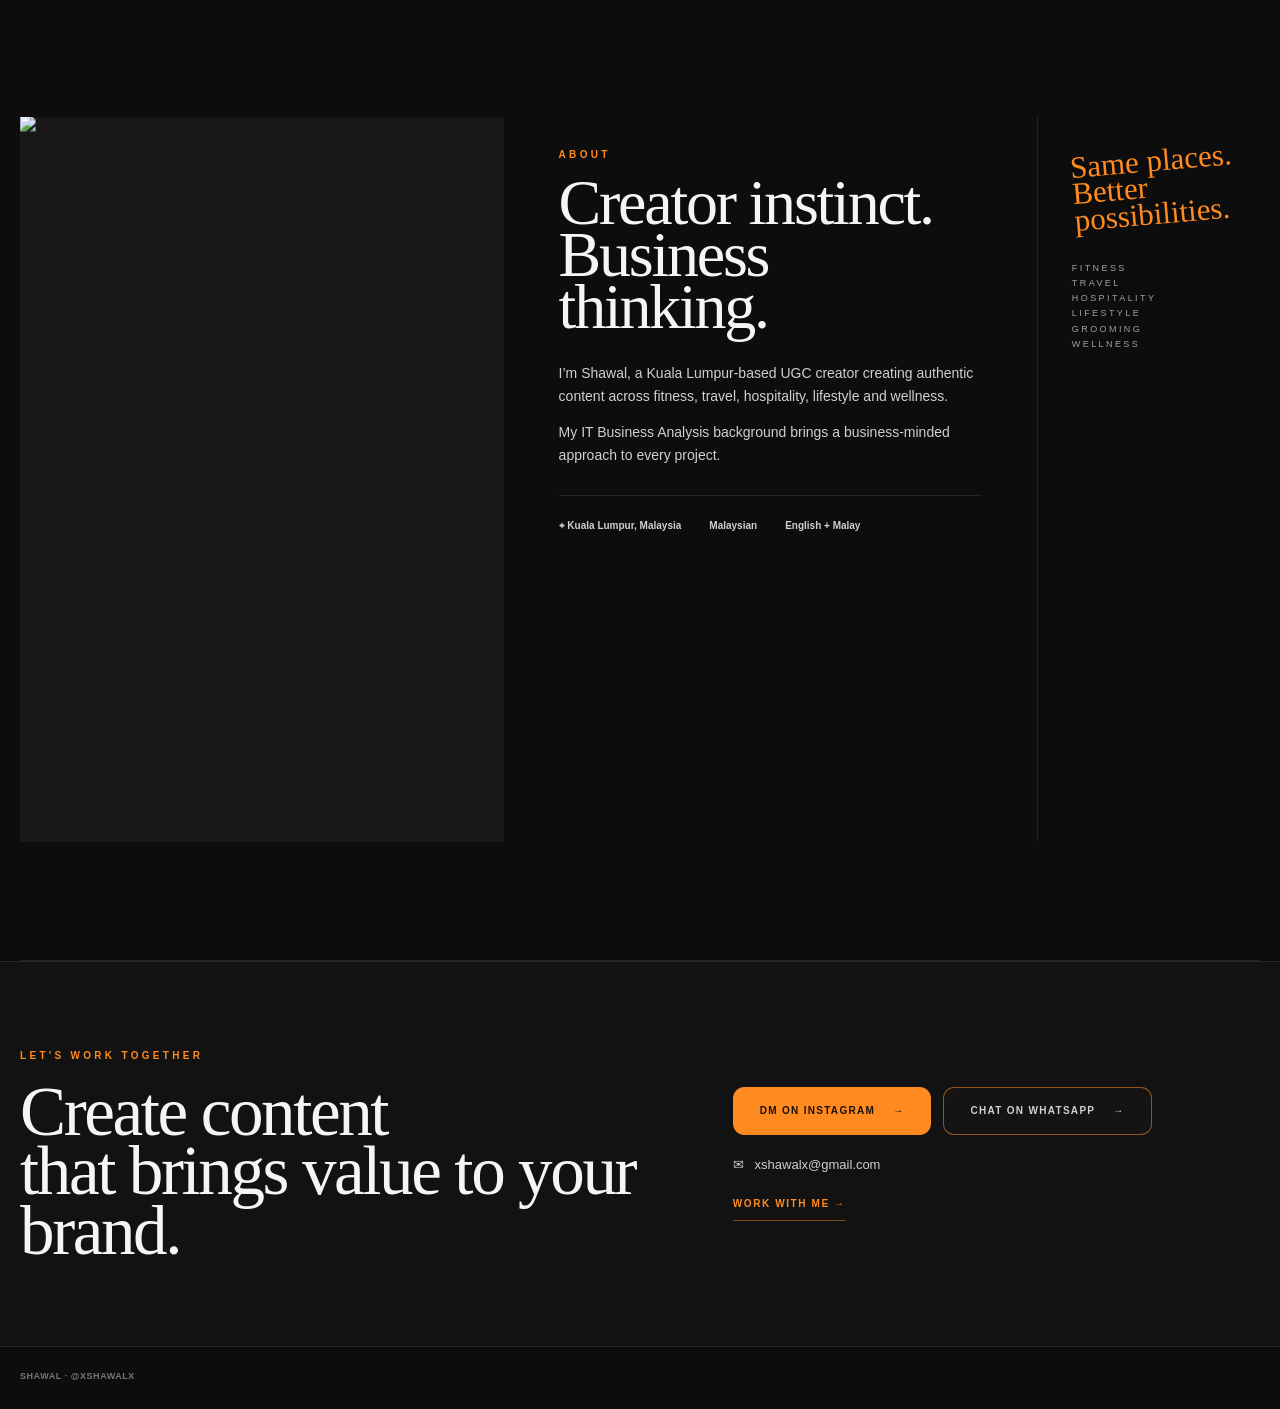
==== commit 7d973e6b: "Reorder UGC navigation: Home, Fitness, UGC, Prompts" ====
--- a/index.html
+++ b/index.html
@@ -51,8 +51,8 @@
     <a class="xs-wordmark" href="/" aria-label="Shawal home">Shawal</a>
     <nav class="xs-nav" aria-label="Primary navigation">
       <a href="/">Home</a>
+      <a href="/fitness/">Fitness</a>
       <a href="/ugc/" aria-current="page">UGC</a>
-      <a href="/fitness/">Fitness</a>
       <a href="/prompts/">Prompts</a>
     </nav>
   </header>
